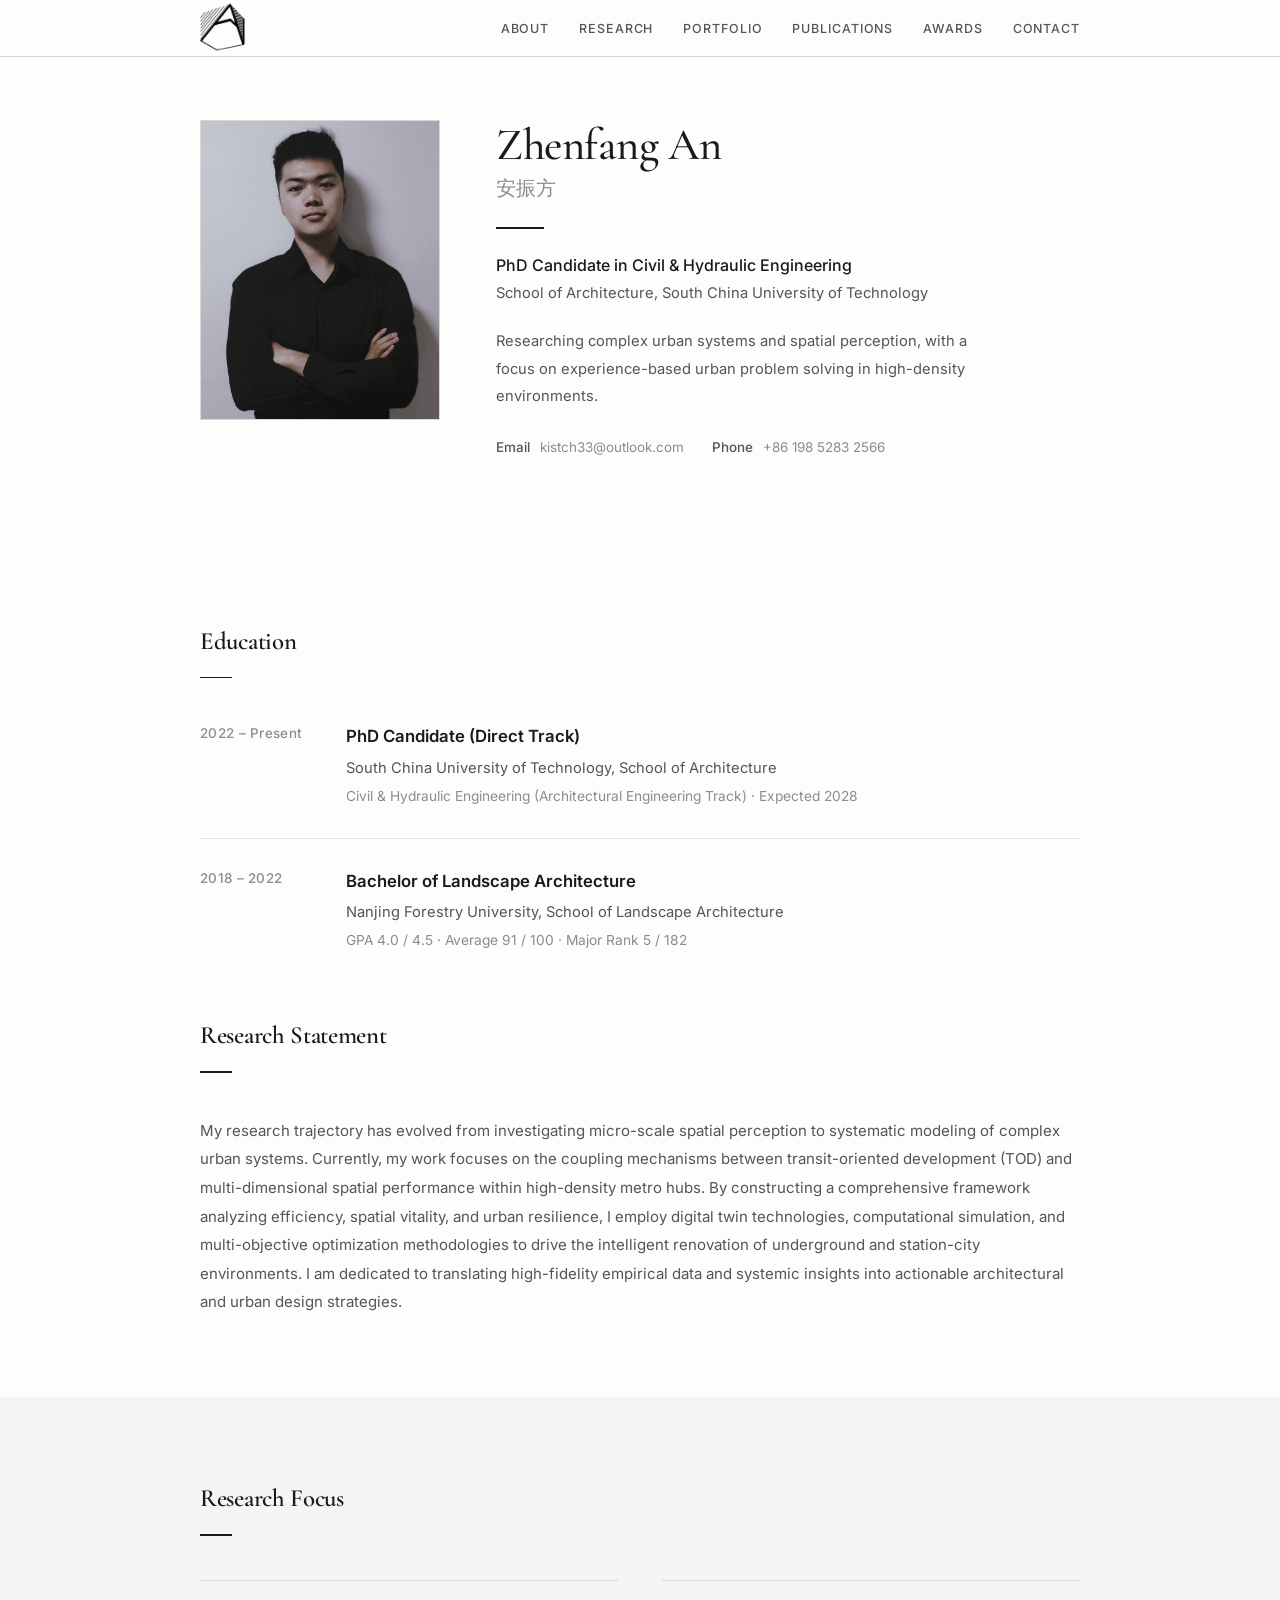
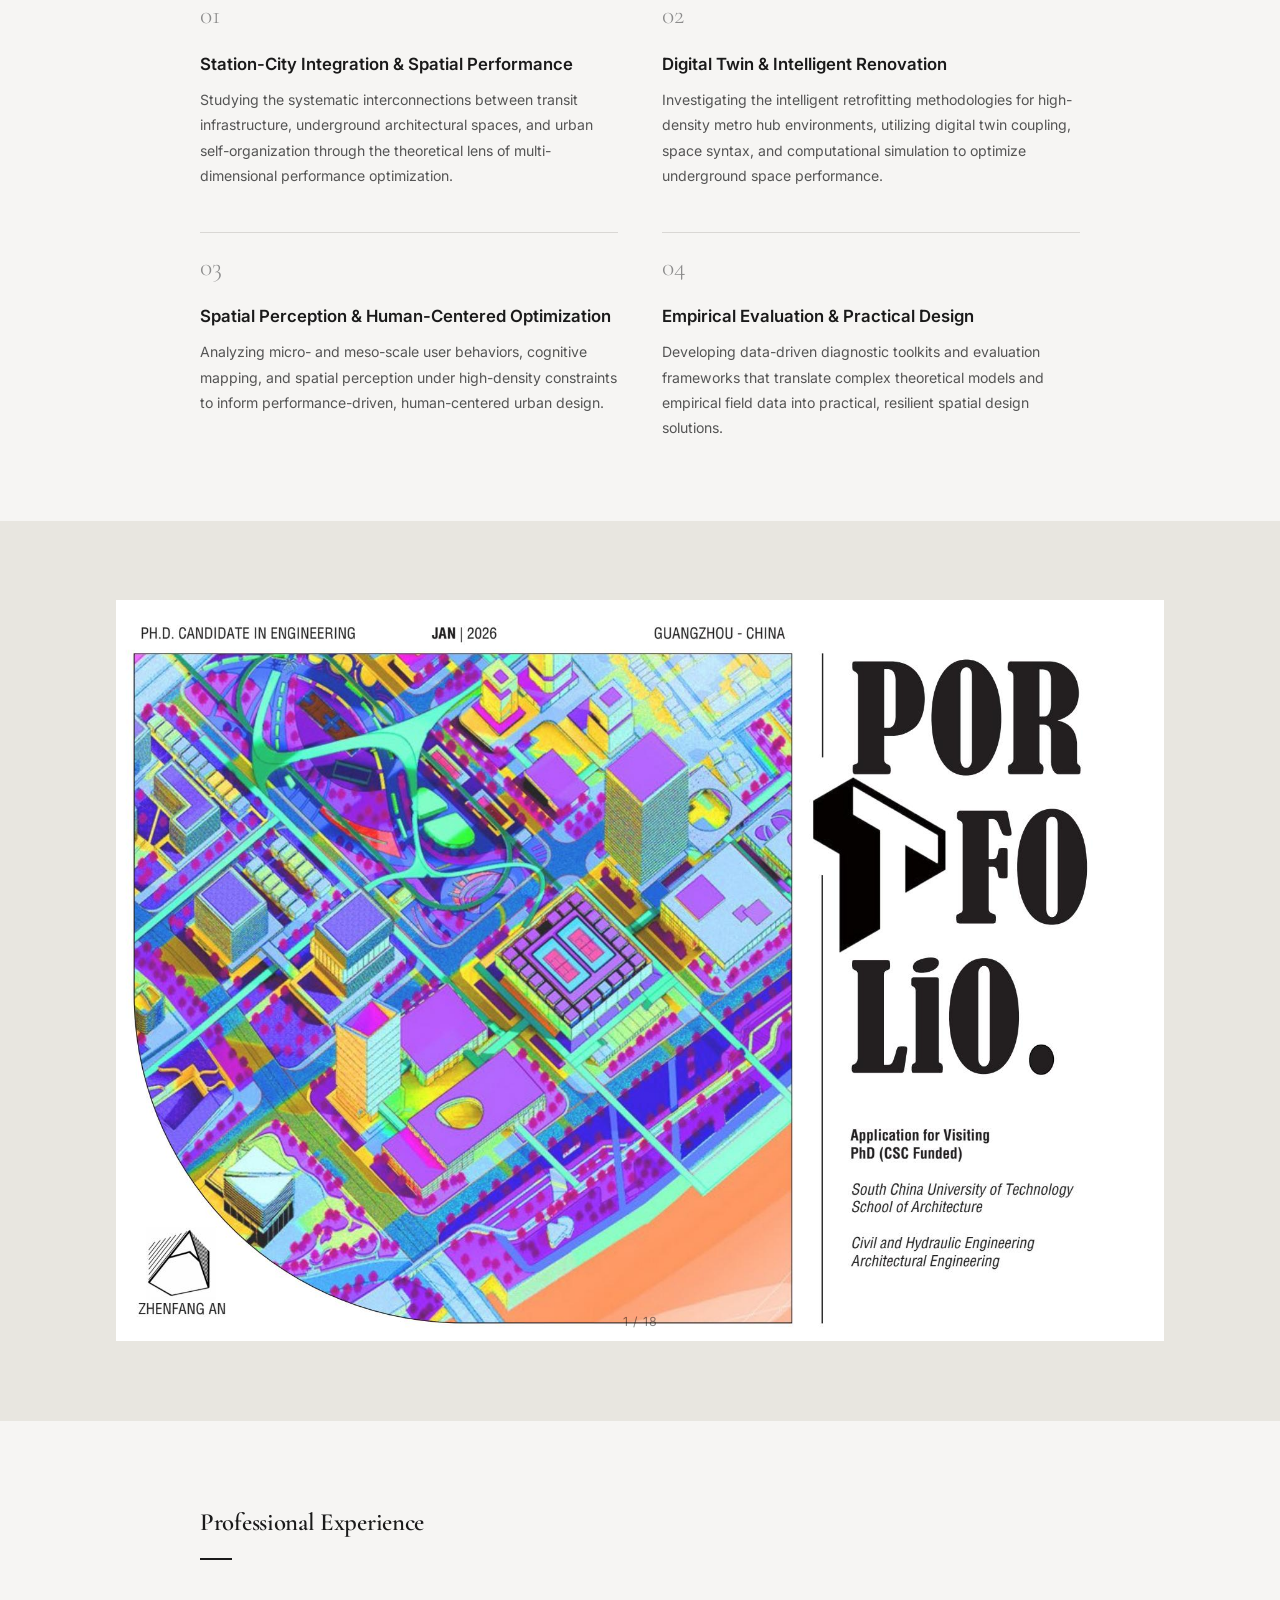
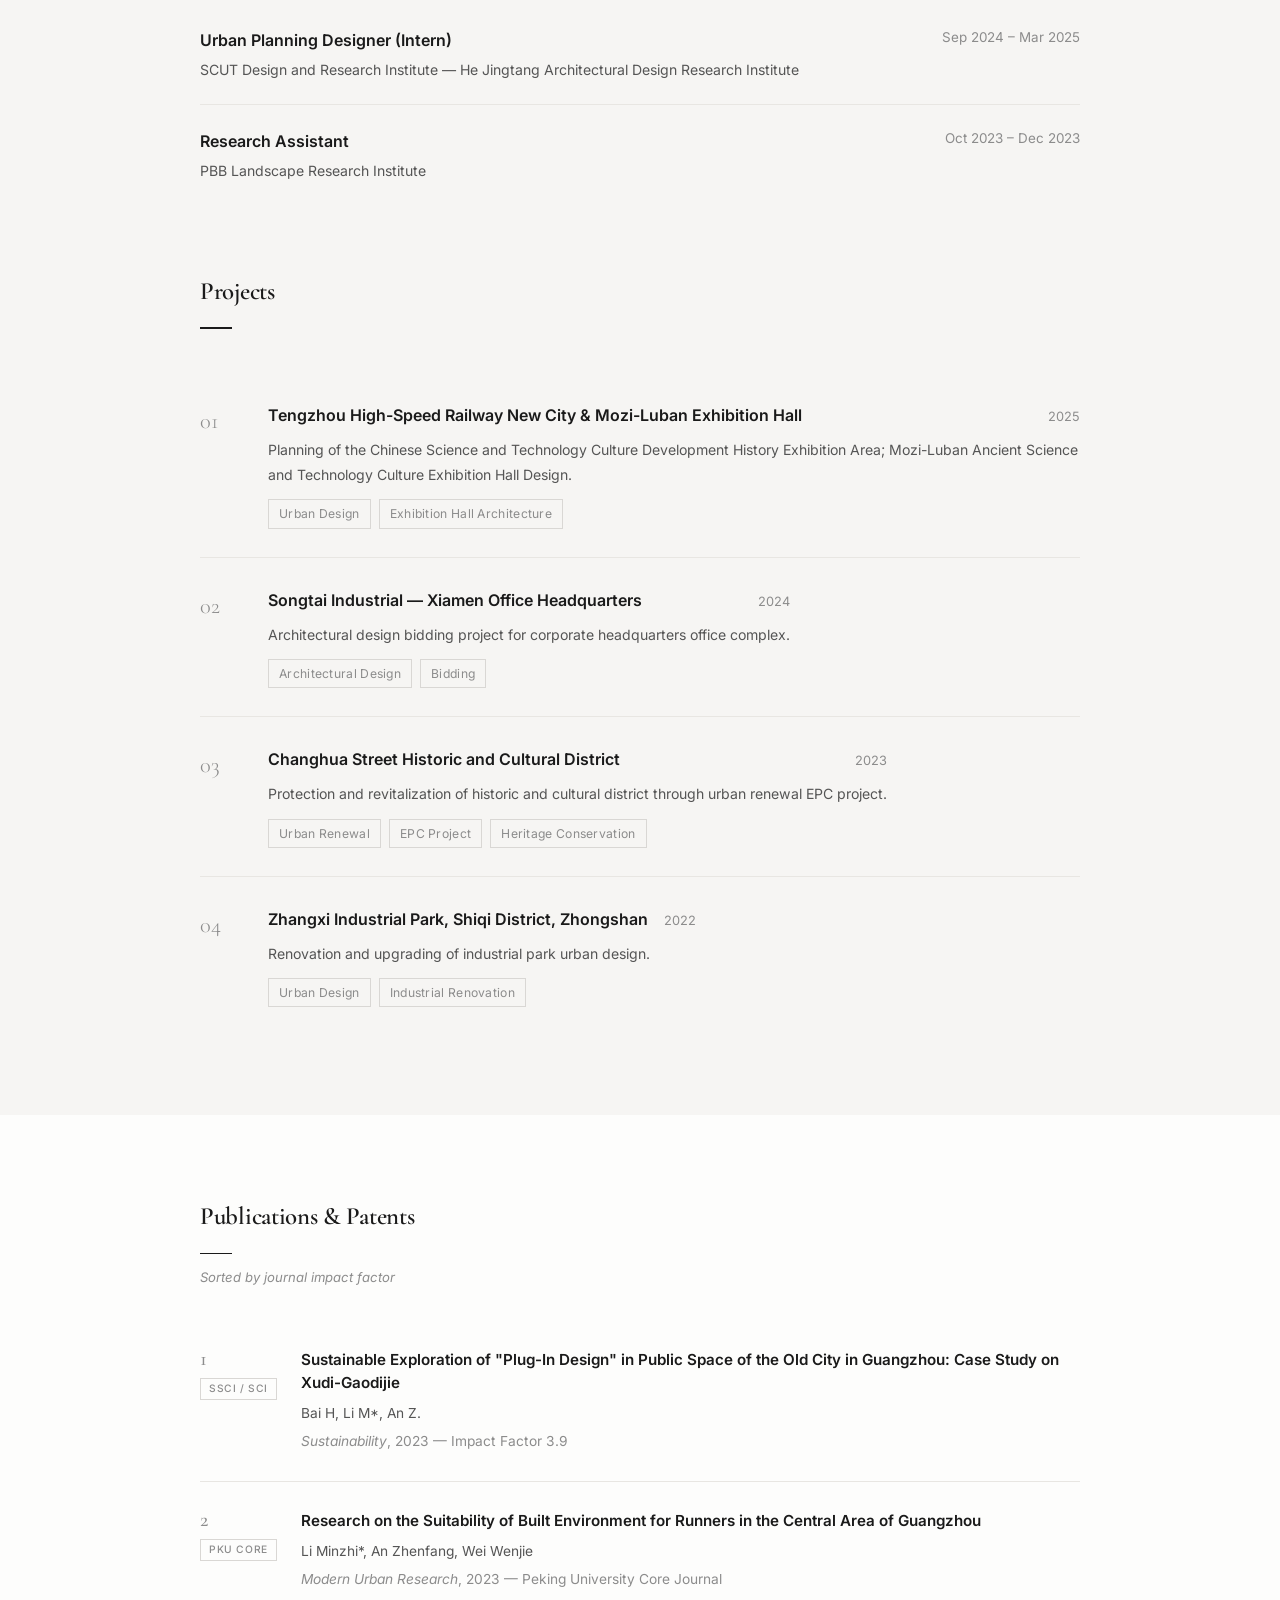
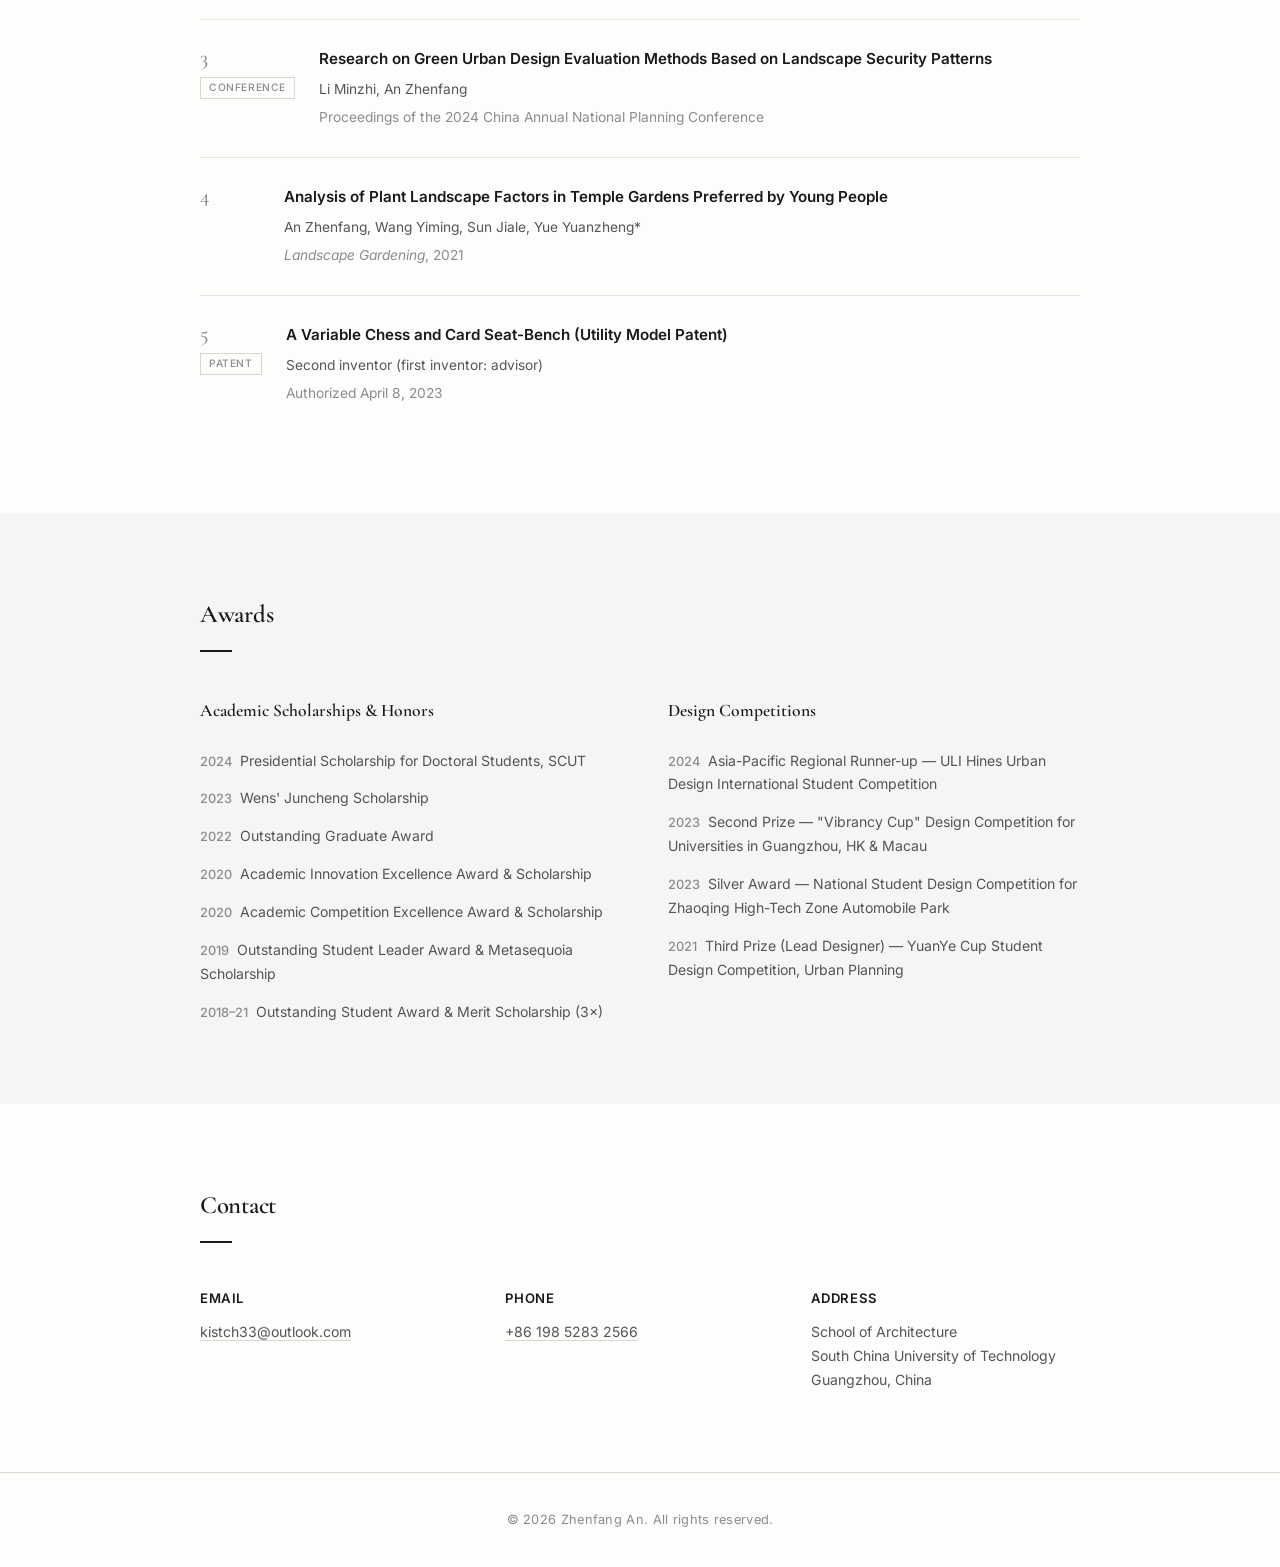
==== index.html @ 837343af "Initial commit: personal academic website - Responsive single-page academic portfolio - Portfolio sl" ====
<!DOCTYPE html>
<html lang="en">
<head>
  <meta charset="UTF-8">
  <meta name="viewport" content="width=device-width, initial-scale=1.0">
  <title>Zhenfang An | PhD Candidate — SCUT</title>
  <link rel="stylesheet" href="style.css">
  <link rel="preconnect" href="https://fonts.googleapis.com">
  <link rel="preconnect" href="https://fonts.gstatic.com" crossorigin>
  <link href="https://fonts.googleapis.com/css2?family=Cormorant+Garamond:ital,wght@0,400;0,500;0,600;1,400;1,500&family=Inter:wght@300;400;500;600&display=swap" rel="stylesheet">
</head>
<body>

  <nav id="navbar">
    <div class="nav-container">
      <a href="#hero" class="nav-logo">
        <img src="logo.png" alt="ZA Logo" class="logo-img">
      </a>
      <button id="nav-toggle" aria-label="Toggle navigation">
        <span></span><span></span><span></span>
      </button>
      <ul id="nav-menu">
        <li><a href="#about">About</a></li>
        <li><a href="#research">Research</a></li>
        <li><a href="#portfolio">Portfolio</a></li>
        <li><a href="#publications">Publications</a></li>
        <li><a href="#awards">Awards</a></li>
        <li><a href="#contact">Contact</a></li>
      </ul>
    </div>
  </nav>

  <section id="hero">
    <div class="hero-container">
      <div class="hero-photo">
        <img src="photo.jpg" alt="Zhenfang An">
      </div>
      <div class="hero-text">
        <h1>Zhenfang An</h1>
        <p class="hero-chinese">安振方</p>
        <div class="hero-divider"></div>
        <p class="hero-title">PhD Candidate in Civil &amp; Hydraulic Engineering</p>
        <p class="hero-subtitle">School of Architecture, South China University of Technology</p>
        <p class="hero-description">
          Researching complex urban systems and spatial perception, with a focus on experience-based urban problem solving in high-density environments.
        </p>
        <div class="hero-meta">
          <span><strong>Email</strong> kistch33@outlook.com</span>
          <span><strong>Phone</strong> +86 198 5283 2566</span>
        </div>
      </div>
    </div>
  </section>

  <main>
    <section id="about">
      <div class="container">
        <h2 class="section-title">Education</h2>
        <div class="divider"></div>
        <div class="education-grid">
          <div class="edu-item">
            <div class="edu-year">2022 – Present</div>
            <div class="edu-details">
              <h3>PhD Candidate (Direct Track)</h3>
              <p>South China University of Technology, School of Architecture</p>
              <p class="edu-note">Civil &amp; Hydraulic Engineering (Architectural Engineering Track) &middot; Expected 2028</p>
            </div>
          </div>
          <div class="edu-item">
            <div class="edu-year">2018 – 2022</div>
            <div class="edu-details">
              <h3>Bachelor of Landscape Architecture</h3>
              <p>Nanjing Forestry University, School of Landscape Architecture</p>
              <p class="edu-note">GPA 4.0 / 4.5 &middot; Average 91 / 100 &middot; Major Rank 5 / 182</p>
            </div>
          </div>
        </div>

        <h2 class="section-title">Research Statement</h2>
        <div class="divider"></div>
        <div class="research-statement">
          <p>My research trajectory has evolved from investigating micro-scale spatial perception to systematic modeling of complex urban systems. Currently, my work focuses on the coupling mechanisms between transit-oriented development (TOD) and multi-dimensional spatial performance within high-density metro hubs. By constructing a comprehensive framework analyzing efficiency, spatial vitality, and urban resilience, I employ digital twin technologies, computational simulation, and multi-objective optimization methodologies to drive the intelligent renovation of underground and station-city environments. I am dedicated to translating high-fidelity empirical data and systemic insights into actionable architectural and urban design strategies.</p>
        </div>
      </div>
    </section>

    <section id="research">
      <div class="container">
        <h2 class="section-title">Research Focus</h2>
        <div class="divider"></div>
        <div class="focus-grid">
          <div class="focus-item">
            <span class="focus-num">01</span>
            <h3>Station-City Integration &amp; Spatial Performance</h3>
            <p>Studying the systematic interconnections between transit infrastructure, underground architectural spaces, and urban self-organization through the theoretical lens of multi-dimensional performance optimization.</p>
          </div>
          <div class="focus-item">
            <span class="focus-num">02</span>
            <h3>Digital Twin &amp; Intelligent Renovation</h3>
            <p>Investigating the intelligent retrofitting methodologies for high-density metro hub environments, utilizing digital twin coupling, space syntax, and computational simulation to optimize underground space performance.</p>
          </div>
          <div class="focus-item">
            <span class="focus-num">03</span>
            <h3>Spatial Perception &amp; Human-Centered Optimization</h3>
            <p>Analyzing micro- and meso-scale user behaviors, cognitive mapping, and spatial perception under high-density constraints to inform performance-driven, human-centered urban design.</p>
          </div>
          <div class="focus-item">
            <span class="focus-num">04</span>
            <h3>Empirical Evaluation &amp; Practical Design</h3>
            <p>Developing data-driven diagnostic toolkits and evaluation frameworks that translate complex theoretical models and empirical field data into practical, resilient spatial design solutions.</p>
          </div>
        </div>
      </div>
    </section>

    <section id="portfolio">
      <div class="folio-viewport" id="folio-viewport">
        <div class="folio-track" id="folio-track"></div>
        <button class="folio-nav folio-nav-prev" id="folio-prev" aria-label="Previous">
          <svg width="28" height="28" viewBox="0 0 24 24" fill="none" stroke="currentColor" stroke-width="1.2"><path d="M15 5l-7 7 7 7"/></svg>
        </button>
        <button class="folio-nav folio-nav-next" id="folio-next" aria-label="Next">
          <svg width="28" height="28" viewBox="0 0 24 24" fill="none" stroke="currentColor" stroke-width="1.2"><path d="M9 5l7 7-7 7"/></svg>
        </button>
        <span class="folio-counter" id="folio-counter"></span>
      </div>
    </section>

    <section id="experience">
      <div class="container">
        <h2 class="section-title">Professional Experience</h2>
        <div class="divider"></div>
        <div class="exp-list">
          <div class="exp-item">
            <div class="exp-info">
              <h3>Urban Planning Designer (Intern)</h3>
              <p>SCUT Design and Research Institute — He Jingtang Architectural Design Research Institute</p>
            </div>
            <div class="exp-date">Sep 2024 – Mar 2025</div>
          </div>
          <div class="exp-item">
            <div class="exp-info">
              <h3>Research Assistant</h3>
              <p>PBB Landscape Research Institute</p>
            </div>
            <div class="exp-date">Oct 2023 – Dec 2023</div>
          </div>
        </div>

        <h2 class="section-title">Projects</h2>
        <div class="divider"></div>
        <div class="project-list">
          <div class="project-item">
            <span class="project-num">01</span>
            <div class="project-body">
              <div class="project-header">
                <h3>Tengzhou High-Speed Railway New City &amp; Mozi-Luban Exhibition Hall</h3>
                <span class="project-date">2025</span>
              </div>
              <p>Planning of the Chinese Science and Technology Culture Development History Exhibition Area; Mozi-Luban Ancient Science and Technology Culture Exhibition Hall Design.</p>
              <div class="project-tags">
                <span>Urban Design</span><span>Exhibition Hall Architecture</span>
              </div>
            </div>
          </div>
          <div class="project-item">
            <span class="project-num">02</span>
            <div class="project-body">
              <div class="project-header">
                <h3>Songtai Industrial — Xiamen Office Headquarters</h3>
                <span class="project-date">2024</span>
              </div>
              <p>Architectural design bidding project for corporate headquarters office complex.</p>
              <div class="project-tags">
                <span>Architectural Design</span><span>Bidding</span>
              </div>
            </div>
          </div>
          <div class="project-item">
            <span class="project-num">03</span>
            <div class="project-body">
              <div class="project-header">
                <h3>Changhua Street Historic and Cultural District</h3>
                <span class="project-date">2023</span>
              </div>
              <p>Protection and revitalization of historic and cultural district through urban renewal EPC project.</p>
              <div class="project-tags">
                <span>Urban Renewal</span><span>EPC Project</span><span>Heritage Conservation</span>
              </div>
            </div>
          </div>
          <div class="project-item">
            <span class="project-num">04</span>
            <div class="project-body">
              <div class="project-header">
                <h3>Zhangxi Industrial Park, Shiqi District, Zhongshan</h3>
                <span class="project-date">2022</span>
              </div>
              <p>Renovation and upgrading of industrial park urban design.</p>
              <div class="project-tags">
                <span>Urban Design</span><span>Industrial Renovation</span>
              </div>
            </div>
          </div>
        </div>
      </div>
    </section>

    <section id="publications">
      <div class="container">
        <h2 class="section-title">Publications &amp; Patents</h2>
        <div class="divider"></div>
        <p class="section-note">Sorted by journal impact factor</p>
        <div class="pub-list">
          <!-- #1: Sustainability — highest IF (SSCI/SCI) -->
          <div class="pub-item">
            <div class="pub-meta">
              <span class="pub-number">1</span>
              <span class="pub-badge">SSCI / SCI</span>
            </div>
            <div class="pub-body">
              <p class="pub-title">Sustainable Exploration of "Plug-In Design" in Public Space of the Old City in Guangzhou: Case Study on Xudi-Gaodijie</p>
              <p class="pub-authors">Bai H, Li M*, An Z.</p>
              <p class="pub-journal"><em>Sustainability</em>, 2023 — Impact Factor 3.9</p>
            </div>
          </div>
          <!-- #2: Modern Urban Research — Peking University Core -->
          <div class="pub-item">
            <div class="pub-meta">
              <span class="pub-number">2</span>
              <span class="pub-badge">PKU Core</span>
            </div>
            <div class="pub-body">
              <p class="pub-title">Research on the Suitability of Built Environment for Runners in the Central Area of Guangzhou</p>
              <p class="pub-authors">Li Minzhi*, An Zhenfang, Wei Wenjie</p>
              <p class="pub-journal"><em>Modern Urban Research</em>, 2023 — Peking University Core Journal</p>
            </div>
          </div>
          <!-- #3: Conference -->
          <div class="pub-item">
            <div class="pub-meta">
              <span class="pub-number">3</span>
              <span class="pub-badge">Conference</span>
            </div>
            <div class="pub-body">
              <p class="pub-title">Research on Green Urban Design Evaluation Methods Based on Landscape Security Patterns</p>
              <p class="pub-authors">Li Minzhi, An Zhenfang</p>
              <p class="pub-journal">Proceedings of the 2024 China Annual National Planning Conference</p>
            </div>
          </div>
          <!-- #4: Landscape Gardening -->
          <div class="pub-item">
            <div class="pub-meta">
              <span class="pub-number">4</span>
            </div>
            <div class="pub-body">
              <p class="pub-title">Analysis of Plant Landscape Factors in Temple Gardens Preferred by Young People</p>
              <p class="pub-authors">An Zhenfang, Wang Yiming, Sun Jiale, Yue Yuanzheng*</p>
              <p class="pub-journal"><em>Landscape Gardening</em>, 2021</p>
            </div>
          </div>
          <!-- #5: Patent -->
          <div class="pub-item">
            <div class="pub-meta">
              <span class="pub-number">5</span>
              <span class="pub-badge">Patent</span>
            </div>
            <div class="pub-body">
              <p class="pub-title">A Variable Chess and Card Seat-Bench (Utility Model Patent)</p>
              <p class="pub-authors">Second inventor (first inventor: advisor)</p>
              <p class="pub-journal">Authorized April 8, 2023</p>
            </div>
          </div>
        </div>
      </div>
    </section>

    <section id="awards">
      <div class="container">
        <h2 class="section-title">Awards</h2>
        <div class="divider"></div>
        <div class="awards-container">
          <div class="awards-col">
            <h3>Academic Scholarships &amp; Honors</h3>
            <ul>
              <li><span class="award-date">2024</span>Presidential Scholarship for Doctoral Students, SCUT</li>
              <li><span class="award-date">2023</span>Wens' Juncheng Scholarship</li>
              <li><span class="award-date">2022</span>Outstanding Graduate Award</li>
              <li><span class="award-date">2020</span>Academic Innovation Excellence Award &amp; Scholarship</li>
              <li><span class="award-date">2020</span>Academic Competition Excellence Award &amp; Scholarship</li>
              <li><span class="award-date">2019</span>Outstanding Student Leader Award &amp; Metasequoia Scholarship</li>
              <li><span class="award-date">2018–21</span>Outstanding Student Award &amp; Merit Scholarship (3&times;)</li>
            </ul>
          </div>
          <div class="awards-col">
            <h3>Design Competitions</h3>
            <ul>
              <li><span class="award-date">2024</span>Asia-Pacific Regional Runner-up — ULI Hines Urban Design International Student Competition</li>
              <li><span class="award-date">2023</span>Second Prize — "Vibrancy Cup" Design Competition for Universities in Guangzhou, HK &amp; Macau</li>
              <li><span class="award-date">2023</span>Silver Award — National Student Design Competition for Zhaoqing High-Tech Zone Automobile Park</li>
              <li><span class="award-date">2021</span>Third Prize (Lead Designer) — YuanYe Cup Student Design Competition, Urban Planning</li>
            </ul>
          </div>
        </div>
      </div>
    </section>

    <section id="contact">
      <div class="container">
        <h2 class="section-title">Contact</h2>
        <div class="divider"></div>
        <div class="contact-info">
          <div class="contact-item">
            <strong>Email</strong>
            <a href="mailto:kistch33@outlook.com">kistch33@outlook.com</a>
          </div>
          <div class="contact-item">
            <strong>Phone</strong>
            <a href="tel:+8619852832566">+86 198 5283 2566</a>
          </div>
          <div class="contact-item">
            <strong>Address</strong>
            <p>School of Architecture<br>South China University of Technology<br>Guangzhou, China</p>
          </div>
        </div>
      </div>
    </section>
  </main>

  <footer>
    <div class="container">
      <p>&copy; 2026 Zhenfang An. All rights reserved.</p>
    </div>
  </footer>

  <script src="script.js"></script>
</body>
</html>
---- style.css ----
:root {
  --white: #fdfdfc;
  --bg: #f6f5f3;
  --bg-alt: #efedea;
  --text: #1a1a1a;
  --text-secondary: #555555;
  --text-muted: #8c8c8c;
  --border: #d9d7d4;
  --border-light: #e8e6e2;
  --serif: 'Cormorant Garamond', Georgia, 'Times New Roman', 'Noto Serif SC', serif;
  --sans: 'Inter', -apple-system, BlinkMacSystemFont, 'Helvetica Neue', 'PingFang SC', sans-serif;
  --page: #faf9f7;
  --shadow: rgba(0,0,0,0.06);
}

*, *::before, *::after { margin: 0; padding: 0; box-sizing: border-box; }

html { scroll-behavior: smooth; scroll-padding-top: 64px; }

body {
  font-family: var(--sans);
  background: var(--white);
  color: var(--text);
  line-height: 1.75;
  font-size: 15px;
  -webkit-font-smoothing: antialiased;
}

.container { max-width: 960px; margin: 0 auto; padding: 0 40px; }

/* ── Navigation ── */
nav {
  position: fixed; top: 0; left: 0; right: 0; z-index: 1000;
  background: rgba(253, 253, 252, 0.92);
  backdrop-filter: blur(12px);
  -webkit-backdrop-filter: blur(12px);
  border-bottom: 1px solid var(--border);
}
.nav-container {
  max-width: 960px; margin: 0 auto; padding: 0 40px;
  display: flex; align-items: center; justify-content: space-between; height: 56px;
}
.nav-logo { display: flex; align-items: center; text-decoration: none; flex-shrink: 0; }
.logo-img { height: 50px; width: auto; object-fit: contain; display: block; filter: invert(1); }

#nav-menu { display: flex; gap: 30px; list-style: none; }
#nav-menu a {
  color: var(--text-secondary); text-decoration: none;
  font-size: 0.78rem; font-weight: 500; letter-spacing: 0.9px; text-transform: uppercase;
  transition: color 0.25s;
}
#nav-menu a:hover, #nav-menu a.active { color: var(--text); }

#nav-toggle {
  display: none; flex-direction: column; gap: 5px;
  background: none; border: none; cursor: pointer; padding: 8px;
}
#nav-toggle span { display: block; width: 22px; height: 1.5px; background: var(--text); transition: 0.25s; }

/* ── Hero ── */
#hero { padding: 120px 40px 80px; max-width: 960px; margin: 0 auto; }
.hero-container { display: grid; grid-template-columns: 240px 1fr; gap: 56px; align-items: start; }
.hero-photo { width: 240px; height: 300px; overflow: hidden; position: relative; }
.hero-photo img { width: 100%; height: 100%; object-fit: cover; display: block; filter: grayscale(15%); }
.hero-photo::after { content: ''; position: absolute; inset: 0; border: 1px solid var(--border); pointer-events: none; }

.hero-text h1 {
  font-family: var(--serif); font-size: 2.8rem; font-weight: 500;
  line-height: 1.12; letter-spacing: -0.5px; margin-bottom: 2px;
}
.hero-chinese { font-family: var(--serif); font-size: 1.25rem; color: var(--text-muted); margin-bottom: 20px; }
.hero-divider { width: 48px; height: 1.5px; background: var(--text); margin-bottom: 22px; }
.hero-title { font-size: 1rem; font-weight: 500; color: var(--text); margin-bottom: 2px; }
.hero-subtitle { font-size: 0.92rem; color: var(--text-secondary); margin-bottom: 22px; }
.hero-description { font-size: 0.92rem; color: var(--text-secondary); max-width: 500px; margin-bottom: 26px; line-height: 1.85; }
.hero-meta { display: flex; gap: 28px; font-size: 0.84rem; color: var(--text-muted); }
.hero-meta strong { color: var(--text-secondary); font-weight: 500; margin-right: 6px; }

/* ── Sections ── */
main section { padding: 80px 0; }
main section:nth-child(even) { background: var(--bg); }
main section:nth-child(odd) { background: var(--white); }

.section-title { font-family: var(--serif); font-size: 1.55rem; font-weight: 600; margin-bottom: 14px; letter-spacing: -0.3px; }
.divider { width: 32px; height: 1.5px; background: var(--text); margin-bottom: 44px; }
.section-note { font-size: 0.82rem; color: var(--text-muted); font-style: italic; margin: -32px 0 32px; }

/* ── Education ── */
.education-grid { display: flex; flex-direction: column; gap: 28px; margin-bottom: 60px; }
.edu-item { display: flex; gap: 36px; padding-bottom: 28px; border-bottom: 1px solid var(--border-light); }
.edu-item:last-child { border-bottom: none; padding-bottom: 0; }
.edu-year { font-size: 0.84rem; font-weight: 500; color: var(--text-muted); min-width: 110px; letter-spacing: 0.3px; }
.edu-details h3 { font-size: 1.05rem; font-weight: 600; margin-bottom: 4px; }
.edu-details > p { color: var(--text-secondary); font-size: 0.92rem; margin-bottom: 2px; }
.edu-note { color: var(--text-muted) !important; font-size: 0.86rem !important; }

/* ── Research Statement ── */
.research-statement p { font-size: 0.94rem; color: var(--text-secondary); margin-bottom: 18px; line-height: 1.9; }
.research-statement p:last-child { margin-bottom: 0; }

/* ── Research Focus ── */
.focus-grid { display: grid; grid-template-columns: 1fr 1fr; gap: 44px; }
.focus-item { padding-top: 12px; border-top: 1px solid var(--border); }
.focus-num { display: block; font-family: var(--serif); font-size: 1.6rem; font-weight: 300; color: var(--text-muted); margin-bottom: 12px; }
.focus-item h3 { font-size: 1.05rem; font-weight: 600; margin-bottom: 8px; }
.focus-item p { font-size: 0.88rem; color: var(--text-secondary); line-height: 1.8; }

/* ── Portfolio Slider ── */
#portfolio {
  background: #e8e6e0;
  padding: 0;
  min-height: 100vh;
  display: flex; align-items: center; justify-content: center;
}

.folio-viewport {
  position: relative;
  width: 100%;
  height: 85vh;
  overflow: hidden;
  background: #e8e6e0;
}

.folio-track {
  display: flex;
  height: 100%;
  transition: transform 0.55s cubic-bezier(0.4, 0, 0.2, 1);
  will-change: transform;
}

.folio-page-wrap {
  min-width: 100%;
  height: 100%;
  display: flex; align-items: center; justify-content: center;
  padding: 12px;
}

.folio-page-wrap img {
  width: 100%;
  height: 100%;
  object-fit: contain;
  display: block;
}

/* ── Nav arrows ── */
.folio-nav {
  position: absolute; top: 50%; transform: translateY(-50%);
  width: 44px; height: 44px;
  border: none; border-radius: 50%;
  background: rgba(255,255,255,0.72);
  backdrop-filter: blur(6px);
  -webkit-backdrop-filter: blur(6px);
  cursor: pointer; color: #444;
  display: flex; align-items: center; justify-content: center;
  transition: background 0.25s, color 0.25s, opacity 0.35s;
  z-index: 2;
  opacity: 0;
}
.folio-viewport:hover .folio-nav { opacity: 1; }
.folio-nav:hover { background: rgba(255,255,255,0.92); color: #111; }
.folio-nav:active { transform: translateY(-50%) scale(0.94); }

.folio-nav-prev { left: 16px; }
.folio-nav-next { right: 16px; }

.folio-nav[disabled] {
  opacity: 0 !important;
  pointer-events: none;
}

/* ── Counter ── */
.folio-counter {
  position: absolute; bottom: 20px; left: 50%; transform: translateX(-50%);
  font-family: var(--sans); font-size: 0.78rem;
  color: rgba(0,0,0,0.45); letter-spacing: 0.6px;
  user-select: none; pointer-events: none;
  z-index: 2;
}

/* ── Responsive ── */
@media (max-width: 768px) {
  .folio-viewport { height: 70vh; }
  .folio-nav { width: 36px; height: 36px; opacity: 0.7; }
  .folio-page-wrap { padding: 6px; }
}

/* ── Experience ── */
.exp-list { display: flex; flex-direction: column; margin-bottom: 64px; }
.exp-item {
  display: flex; justify-content: space-between; align-items: flex-start;
  padding: 22px 0; border-bottom: 1px solid var(--border-light);
}
.exp-item:last-child { border-bottom: none; }
.exp-info h3 { font-size: 1rem; font-weight: 600; margin-bottom: 4px; }
.exp-info p { color: var(--text-secondary); font-size: 0.88rem; }
.exp-date { font-size: 0.84rem; color: var(--text-muted); white-space: nowrap; margin-left: 24px; }

/* ── Projects (additional) ── */
.project-list { display: flex; flex-direction: column; }
.project-item { display: flex; gap: 32px; padding: 28px 0; border-bottom: 1px solid var(--border-light); }
.project-item:last-child { border-bottom: none; }
.project-num { font-family: var(--serif); font-size: 1.4rem; font-weight: 300; color: var(--text-muted); min-width: 36px; }
.project-header { display: flex; justify-content: space-between; align-items: baseline; gap: 16px; margin-bottom: 8px; }
.project-header h3 { font-size: 1rem; font-weight: 600; }
.project-date { font-size: 0.8rem; color: var(--text-muted); white-space: nowrap; }
.project-body p { font-size: 0.88rem; color: var(--text-secondary); margin-bottom: 12px; line-height: 1.8; }
.project-tags { display: flex; flex-wrap: wrap; gap: 8px; }
.project-tags span { font-size: 0.76rem; color: var(--text-muted); border: 1px solid var(--border); padding: 3px 10px; letter-spacing: 0.3px; }

/* ── Publications ── */
.pub-list { display: flex; flex-direction: column; }
.pub-item { display: flex; gap: 24px; padding: 28px 0; border-bottom: 1px solid var(--border-light); }
.pub-item:last-child { border-bottom: none; }
.pub-meta { display: flex; flex-direction: column; align-items: flex-start; gap: 8px; min-width: 60px; }
.pub-number { font-family: var(--serif); font-size: 1.3rem; font-weight: 500; color: var(--text-muted); line-height: 1; }
.pub-badge {
  font-size: 0.64rem; font-weight: 500; letter-spacing: 0.6px; text-transform: uppercase;
  color: var(--text-muted); border: 1px solid var(--border); padding: 1px 8px;
  white-space: nowrap;
}
.pub-body { flex: 1; }
.pub-title { font-size: 0.95rem; font-weight: 600; margin-bottom: 6px; line-height: 1.5; }
.pub-authors { font-size: 0.86rem; color: var(--text-secondary); margin-bottom: 4px; }
.pub-journal { font-size: 0.86rem; color: var(--text-muted); }

/* ── Awards ── */
.awards-container { display: grid; grid-template-columns: 1fr 1fr; gap: 56px; }
.awards-col h3 { font-family: var(--serif); font-size: 1.1rem; font-weight: 600; margin-bottom: 22px; }
.awards-col ul { list-style: none; display: flex; flex-direction: column; gap: 14px; }
.awards-col li { font-size: 0.88rem; color: var(--text-secondary); line-height: 1.7; }
.award-date { display: inline; font-size: 0.8rem; color: var(--text-muted); margin-right: 8px; font-weight: 500; }

/* ── Contact ── */
.contact-info { display: grid; grid-template-columns: repeat(3, 1fr); gap: 36px; }
.contact-item { font-size: 0.88rem; }
.contact-item strong { display: block; font-weight: 600; margin-bottom: 10px; font-size: 0.82rem; letter-spacing: 0.6px; text-transform: uppercase; }
.contact-item a { color: var(--text-secondary); text-decoration: none; border-bottom: 1px solid var(--border); transition: border-color 0.2s; }
.contact-item a:hover { border-color: var(--text); }
.contact-item p { color: var(--text-secondary); line-height: 1.7; }

/* ── Footer ── */
footer { padding: 36px 0; border-top: 1px solid var(--border); background: var(--white); text-align: center; }
footer p { color: var(--text-muted); font-size: 0.8rem; letter-spacing: 0.3px; }

/* ── Scroll animations ── */
.fade-in {
  opacity: 0; transform: translateY(18px);
  transition: opacity 0.6s ease, transform 0.6s ease;
}
.fade-in.visible { opacity: 1; transform: translateY(0); }

/* ── Responsive ── */
@media (max-width: 768px) {
  .container { padding: 0 24px; }
  #hero { padding: 100px 24px 56px; }
  .hero-container { grid-template-columns: 1fr; gap: 32px; }
  .hero-photo { width: 160px; height: 210px; }
  .hero-text h1 { font-size: 2rem; }
  .hero-meta { flex-direction: column; gap: 6px; }

  .focus-grid, .awards-container, .contact-info { grid-template-columns: 1fr; gap: 32px; }
  .edu-item, .exp-item, .project-item { flex-direction: column; gap: 4px; }
  .exp-date { margin-left: 0; order: -1; }
  .project-header { flex-direction: column; gap: 4px; }
  .pub-item { flex-direction: column; gap: 8px; }
  .pub-meta { flex-direction: row; align-items: center; min-width: auto; }
  .section-title { font-size: 1.3rem; }

}

@media (max-width: 480px) {
  .nav-container { padding: 0 20px; }
  #nav-menu {
    position: fixed; top: 56px; left: 0; right: 0;
    background: var(--white); flex-direction: column;
    padding: 20px 24px; gap: 16px;
    border-bottom: 1px solid var(--border);
    transform: translateY(-100%); opacity: 0; pointer-events: none;
    transition: 0.25s;
  }
  #nav-menu.open { transform: translateY(0); opacity: 1; pointer-events: all; }
  #nav-toggle { display: flex; }

}
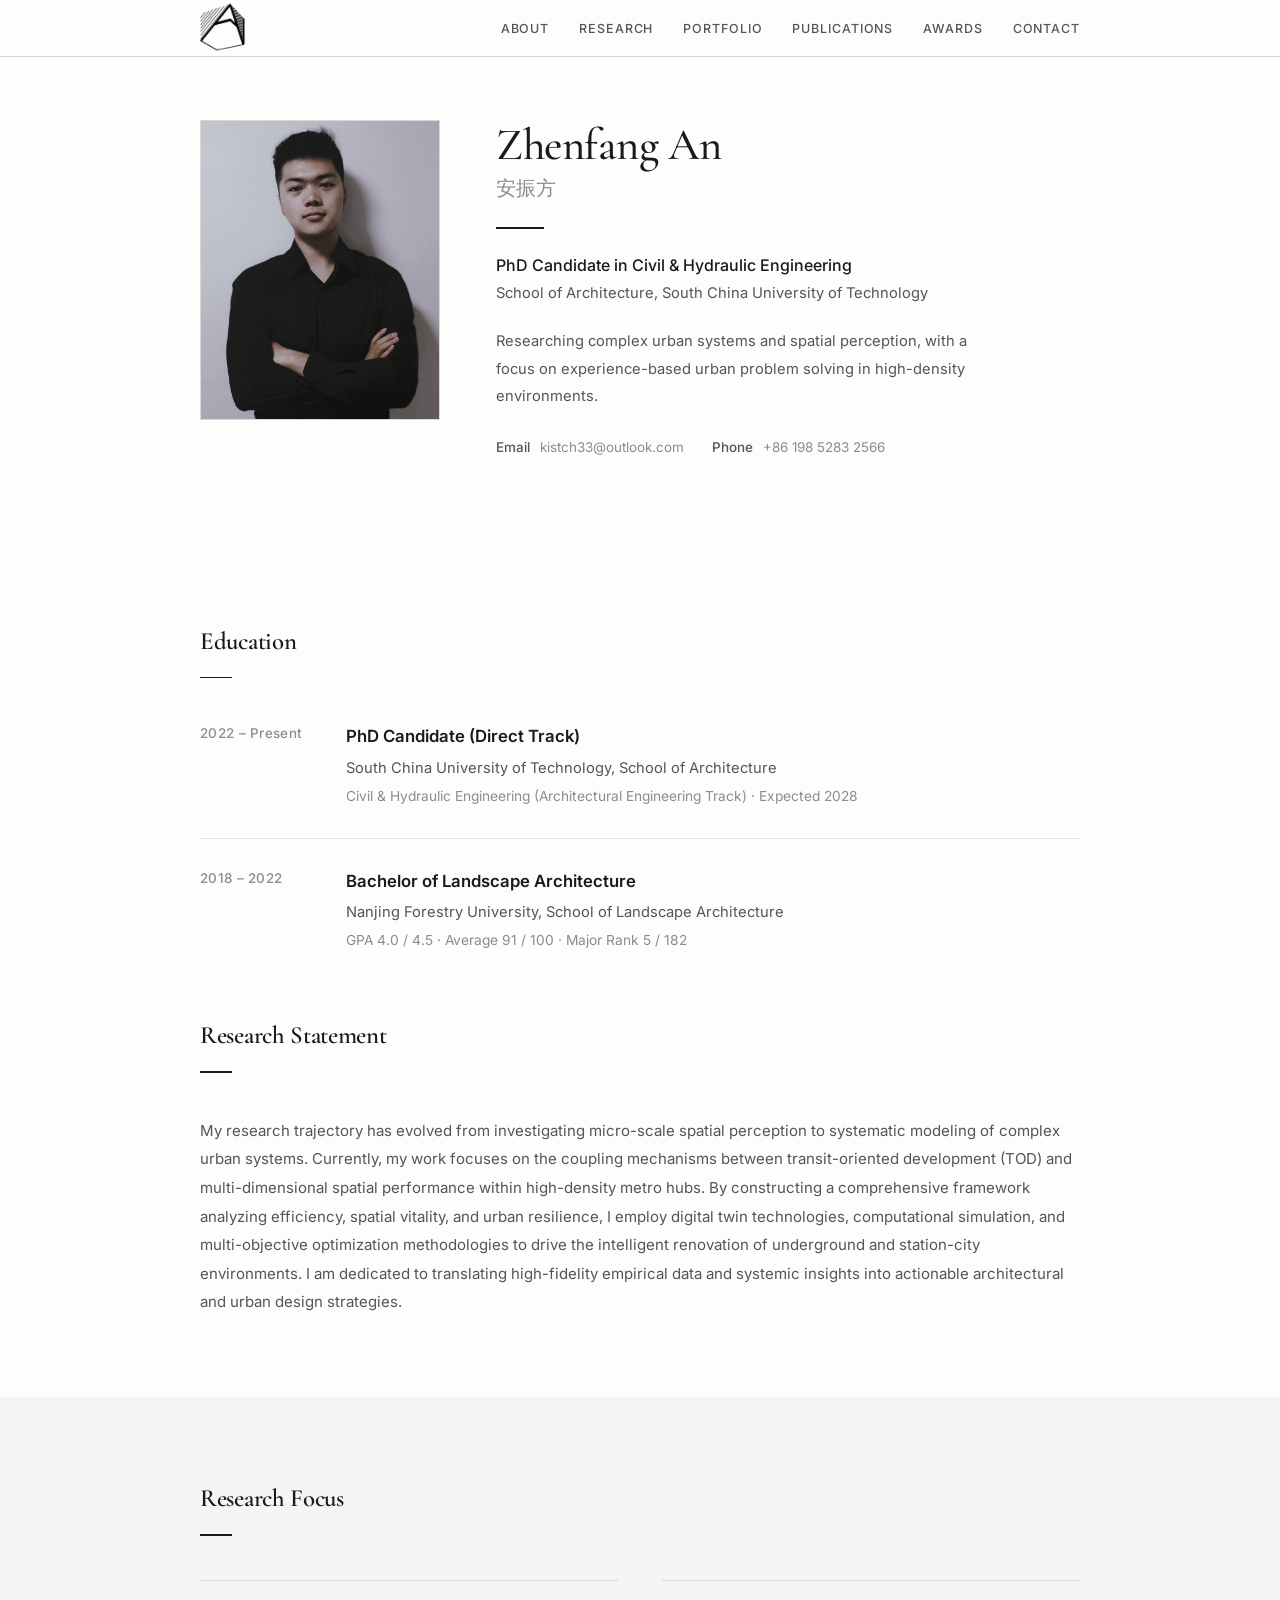
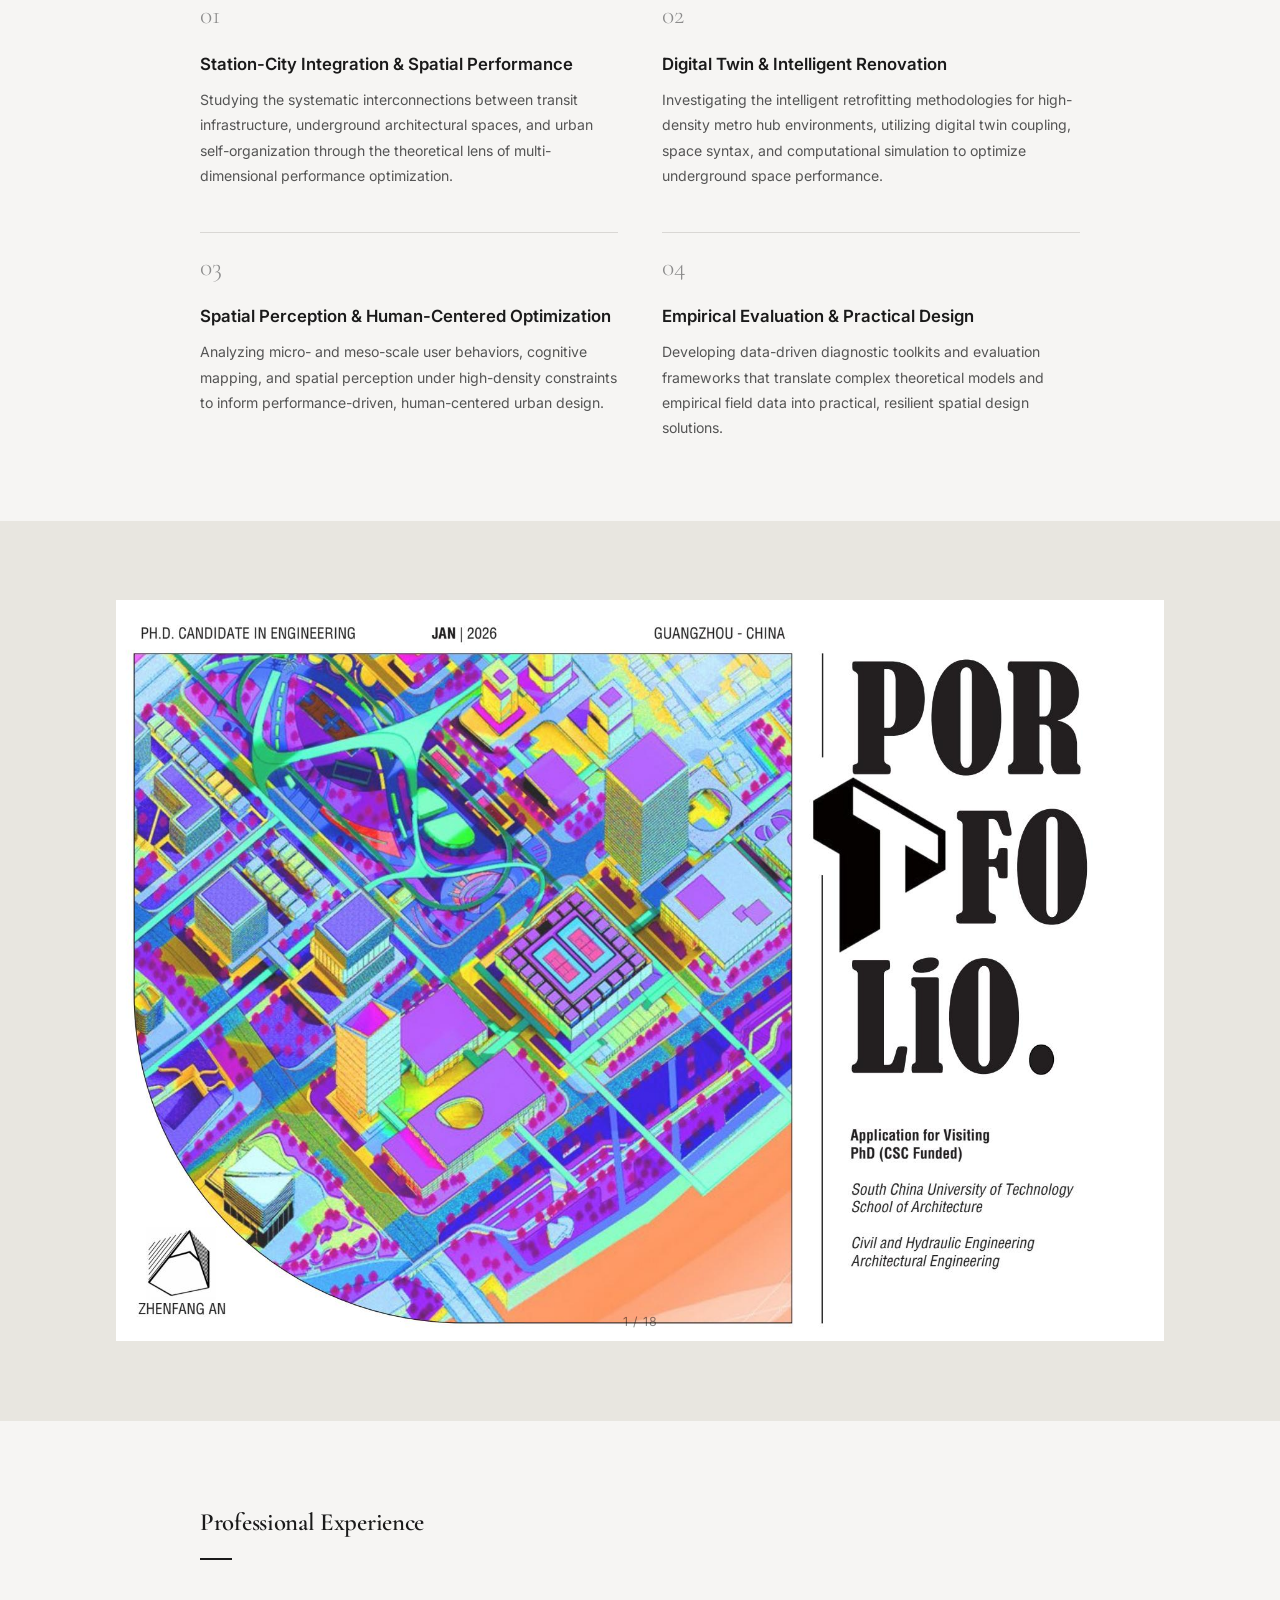
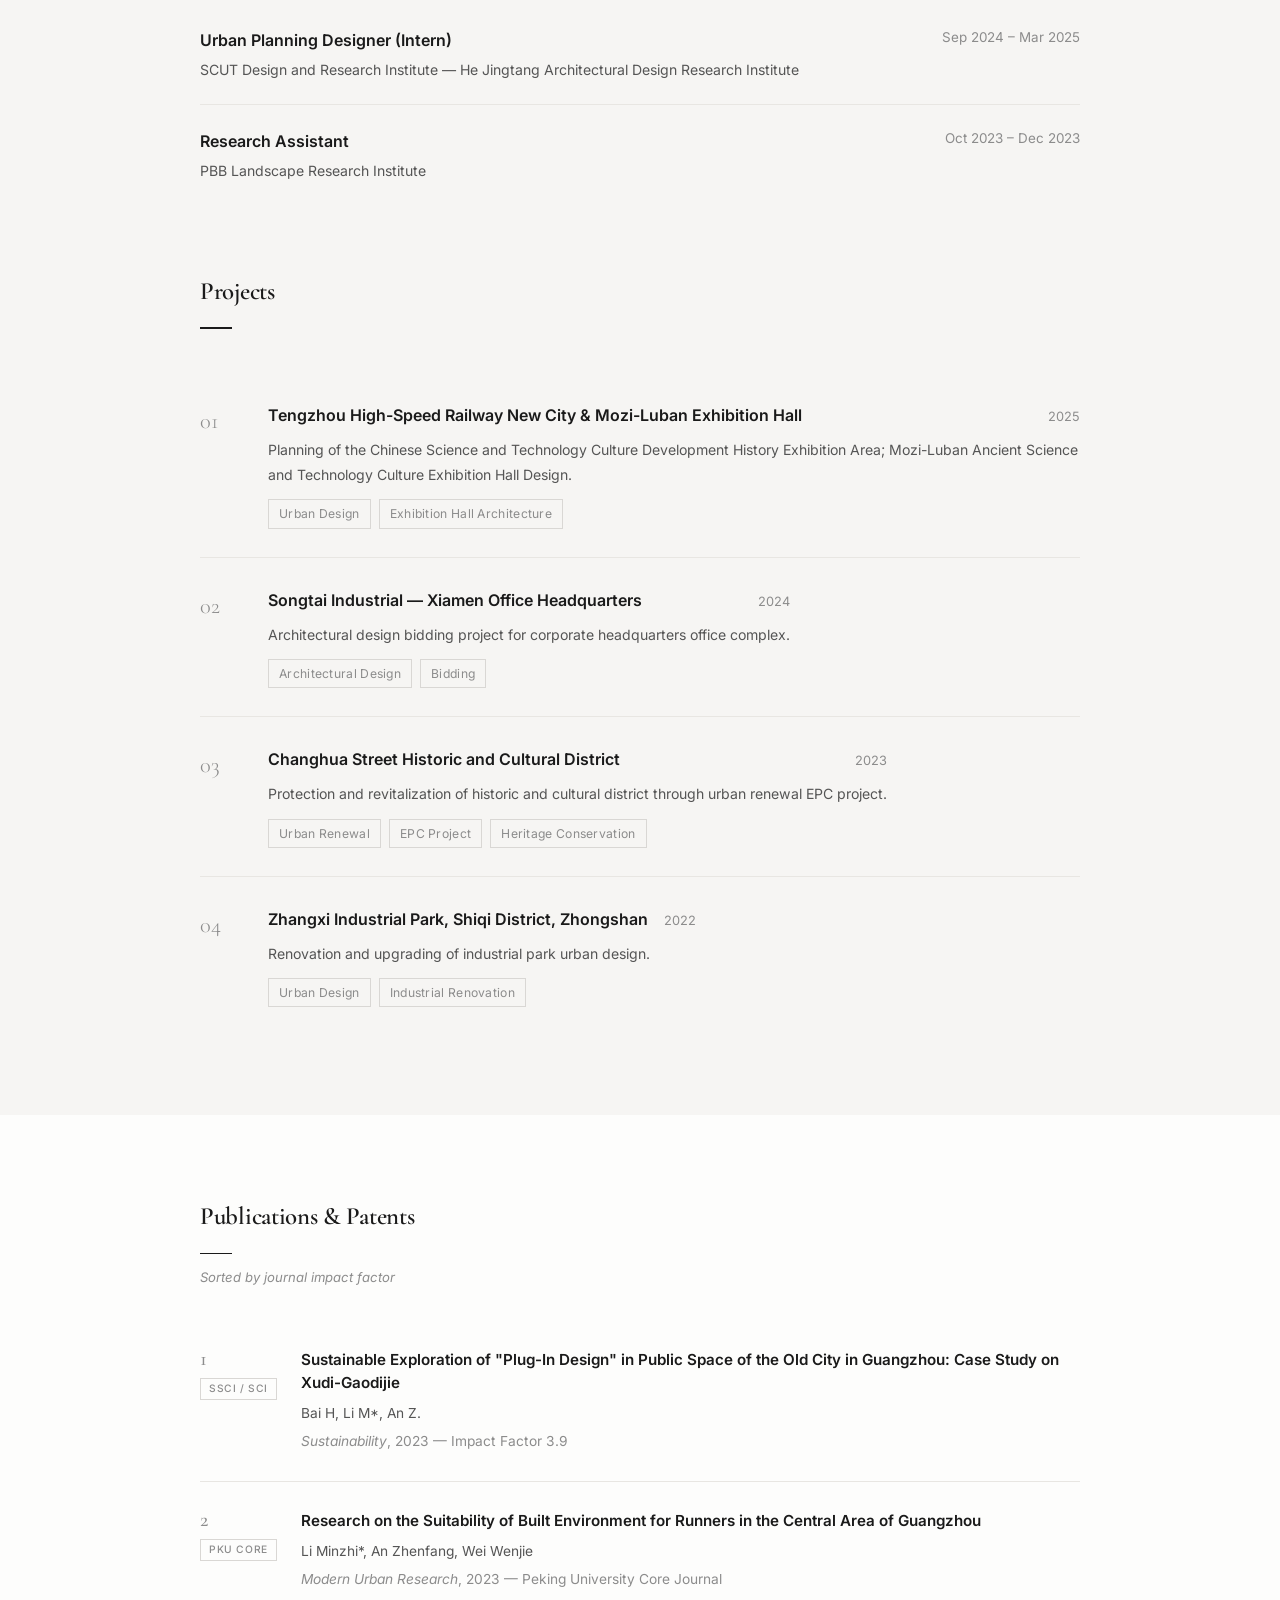
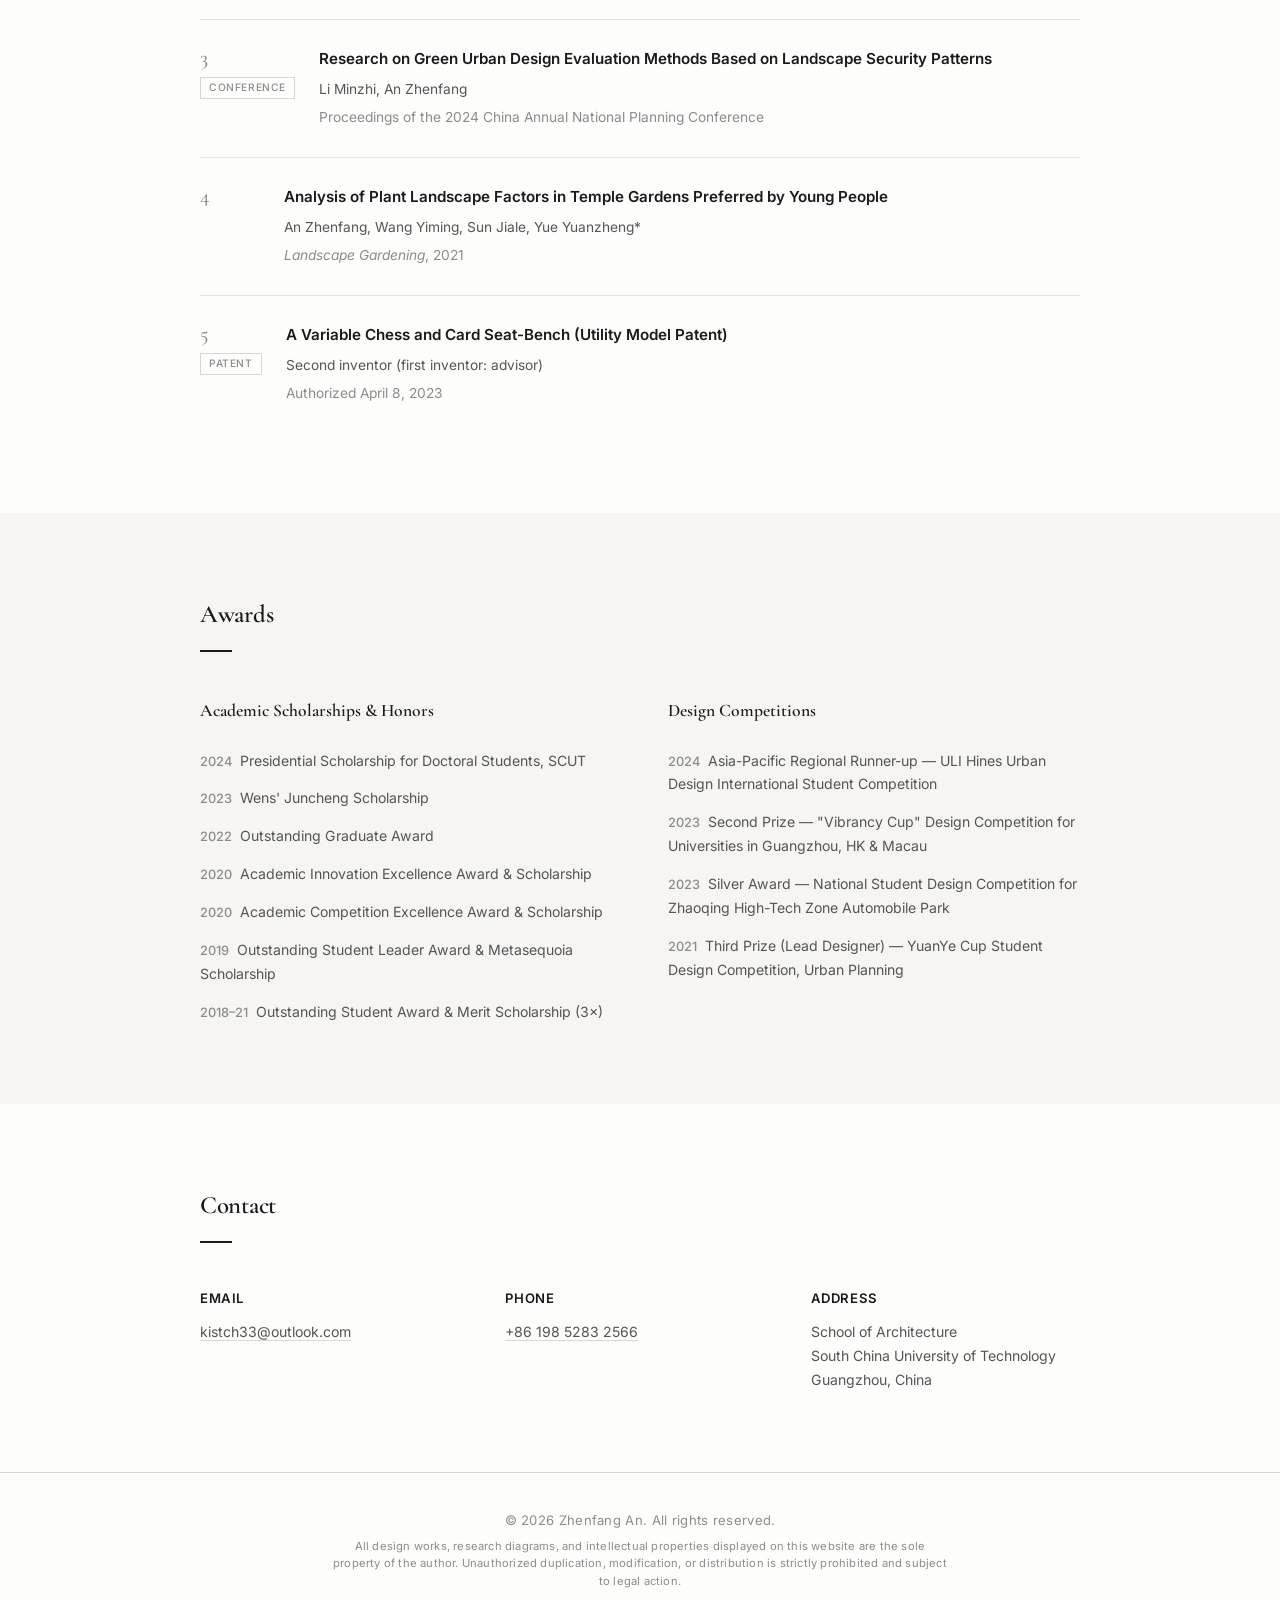
==== commit c5391432: "Add content protection and legal footer - Disable right-click save on all images - Disable text sele" ====
--- a/index.html
+++ b/index.html
@@ -329,7 +329,8 @@
 
   <footer>
     <div class="container">
-      <p>&copy; 2026 Zhenfang An. All rights reserved.</p>
+      <p class="footer-main">&copy; 2026 Zhenfang An. All rights reserved.</p>
+      <p class="footer-legal">All design works, research diagrams, and intellectual properties displayed on this website are the sole property of the author. Unauthorized duplication, modification, or distribution is strictly prohibited and subject to legal action.</p>
     </div>
   </footer>
 
--- a/style.css
+++ b/style.css
@@ -24,6 +24,14 @@
   line-height: 1.75;
   font-size: 15px;
   -webkit-font-smoothing: antialiased;
+  -webkit-user-select: none;
+  user-select: none;
+}
+
+img {
+  -webkit-user-drag: none;
+  -webkit-touch-callout: none;
+  pointer-events: auto;
 }
 
 .container { max-width: 960px; margin: 0 auto; padding: 0 40px; }
@@ -240,7 +248,8 @@
 
 /* ── Footer ── */
 footer { padding: 36px 0; border-top: 1px solid var(--border); background: var(--white); text-align: center; }
-footer p { color: var(--text-muted); font-size: 0.8rem; letter-spacing: 0.3px; }
+.footer-main { color: var(--text-muted); font-size: 0.82rem; letter-spacing: 0.3px; margin-bottom: 6px; }
+.footer-legal { color: var(--text-muted); font-size: 0.7rem; max-width: 620px; margin: 0 auto; line-height: 1.6; letter-spacing: 0.2px; }
 
 /* ── Scroll animations ── */
 .fade-in {
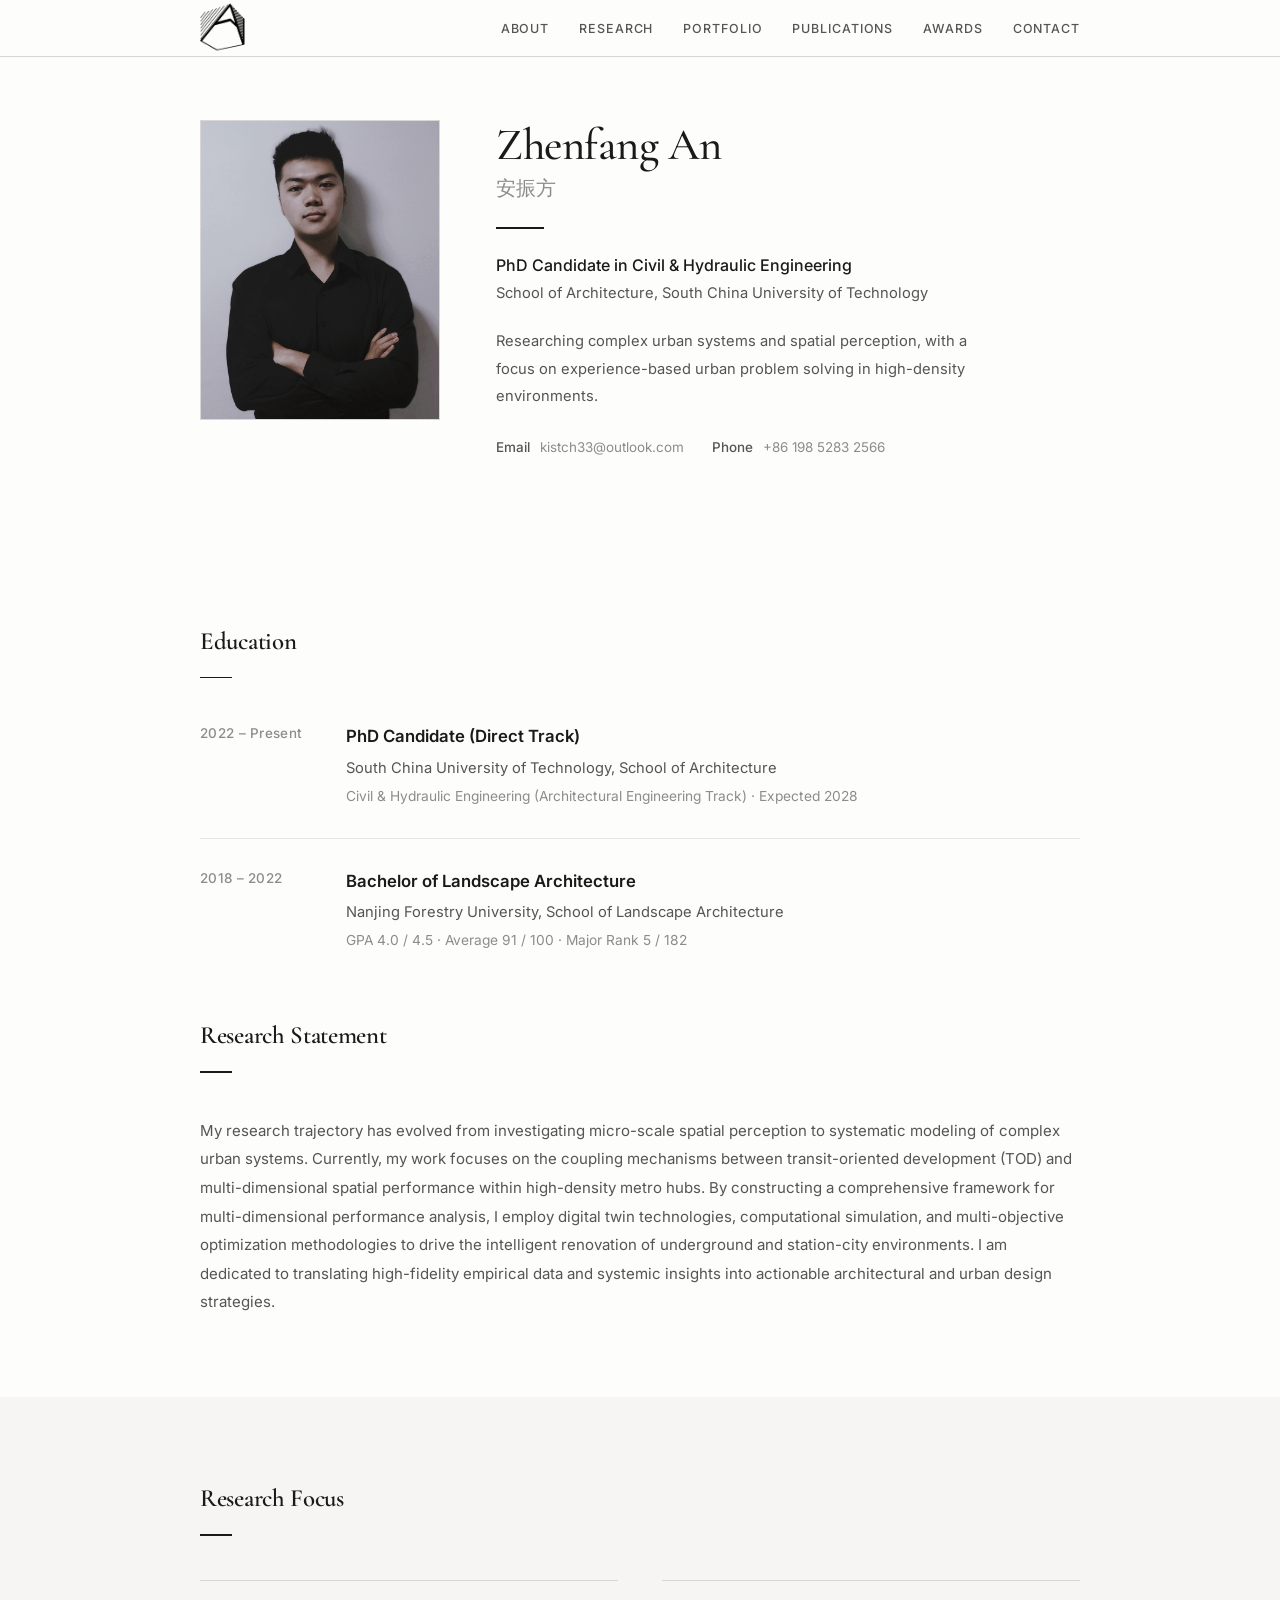
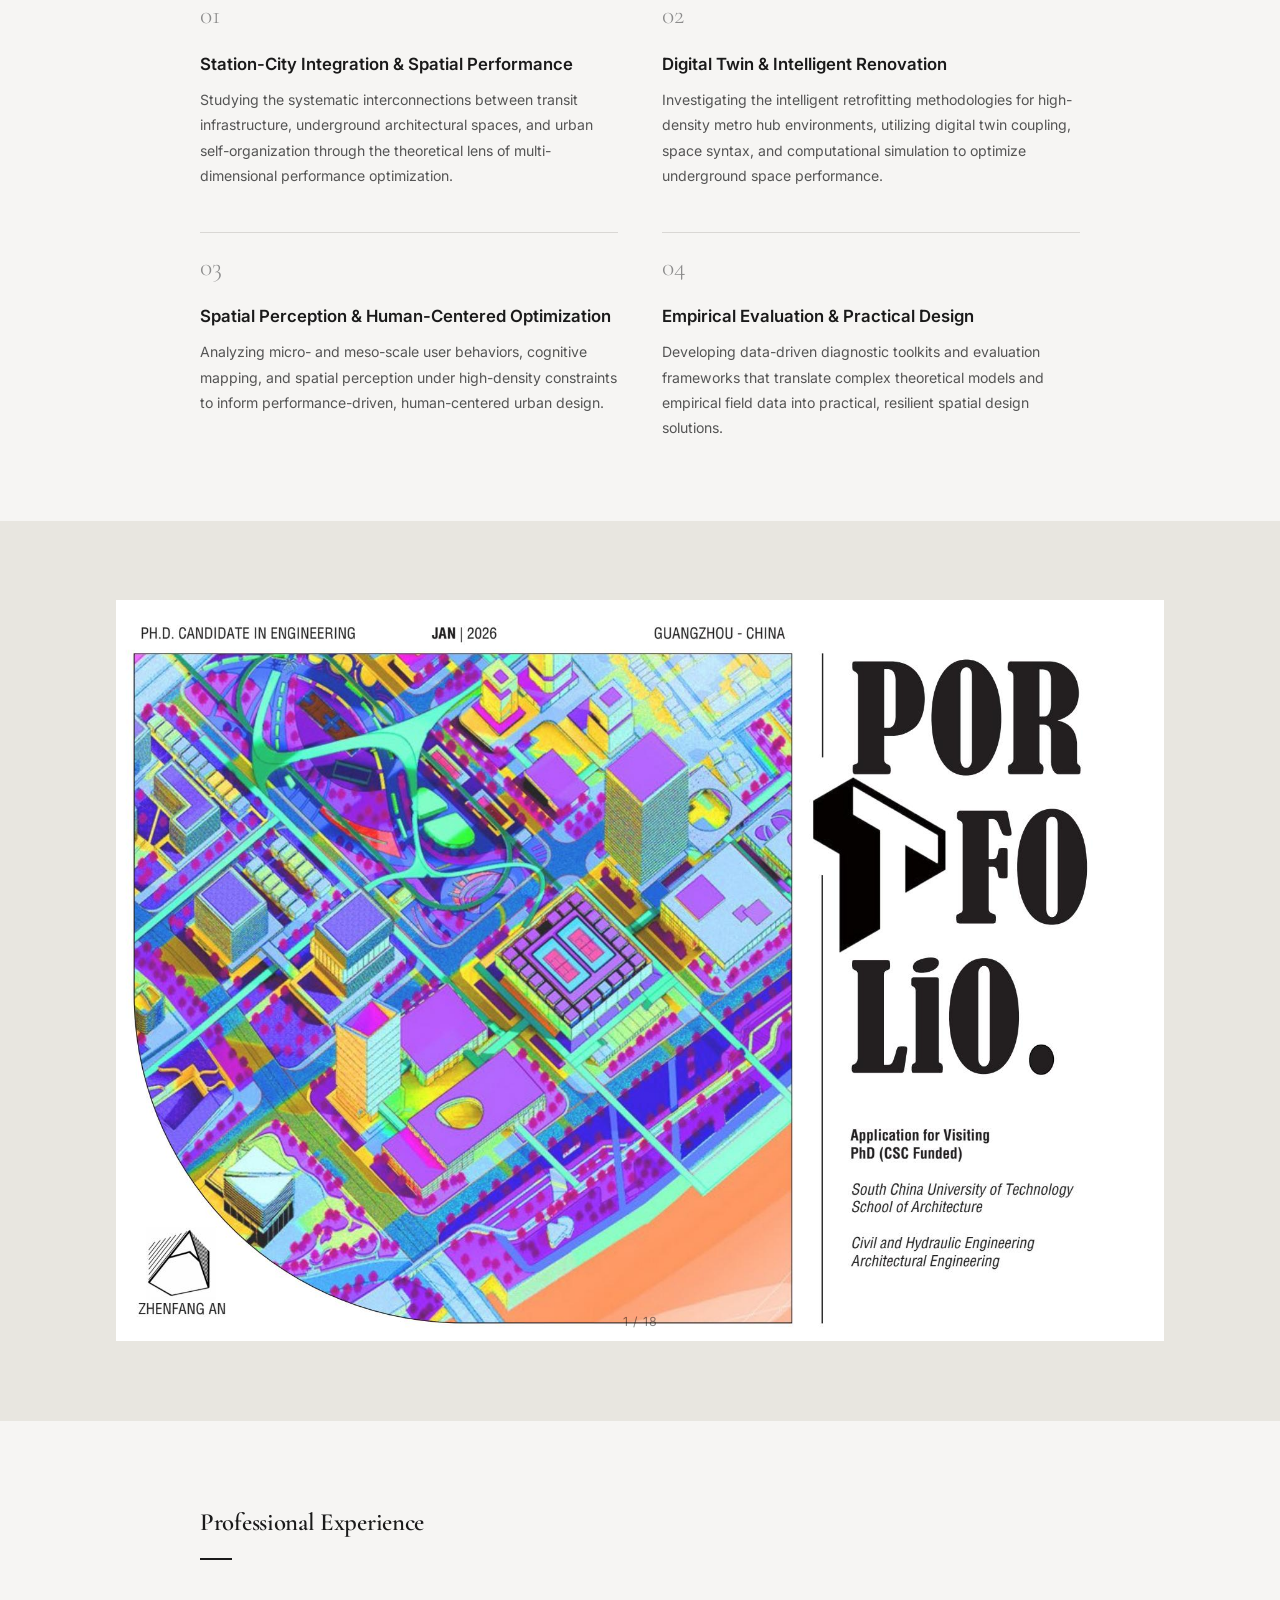
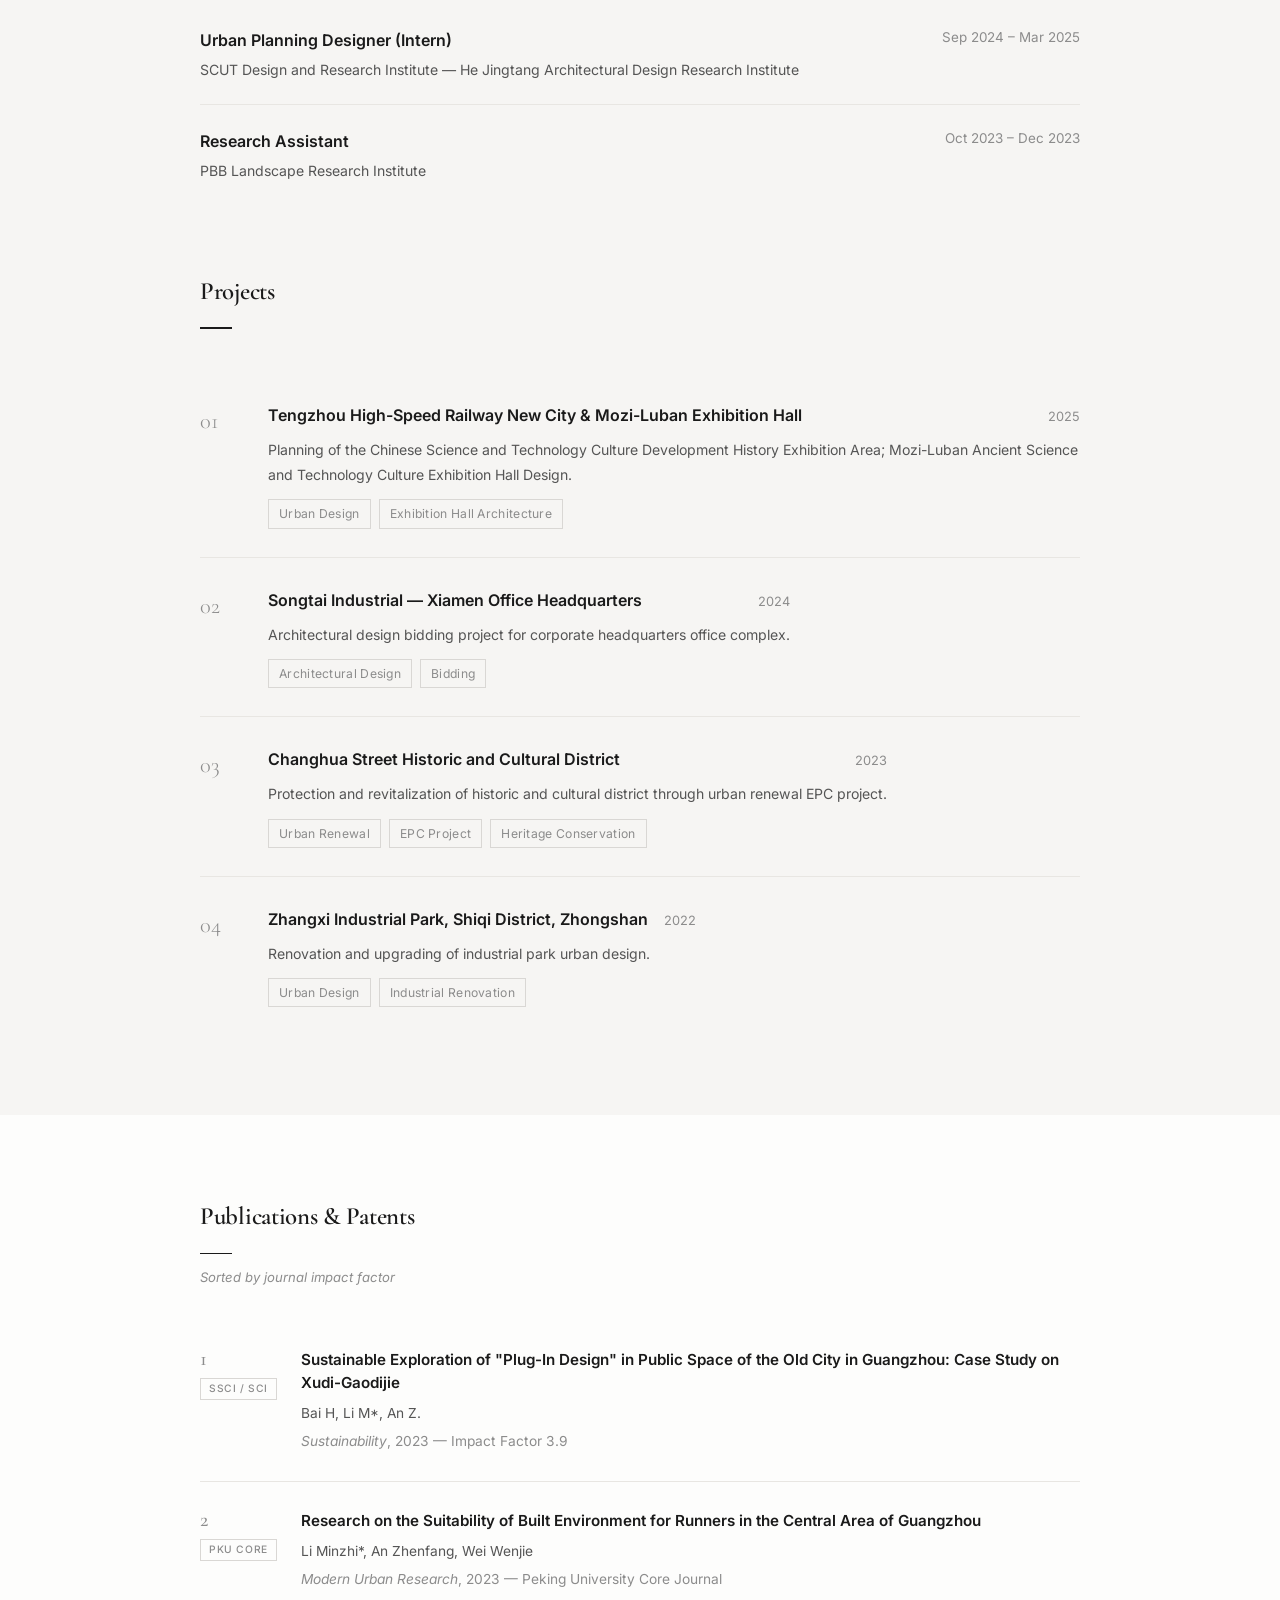
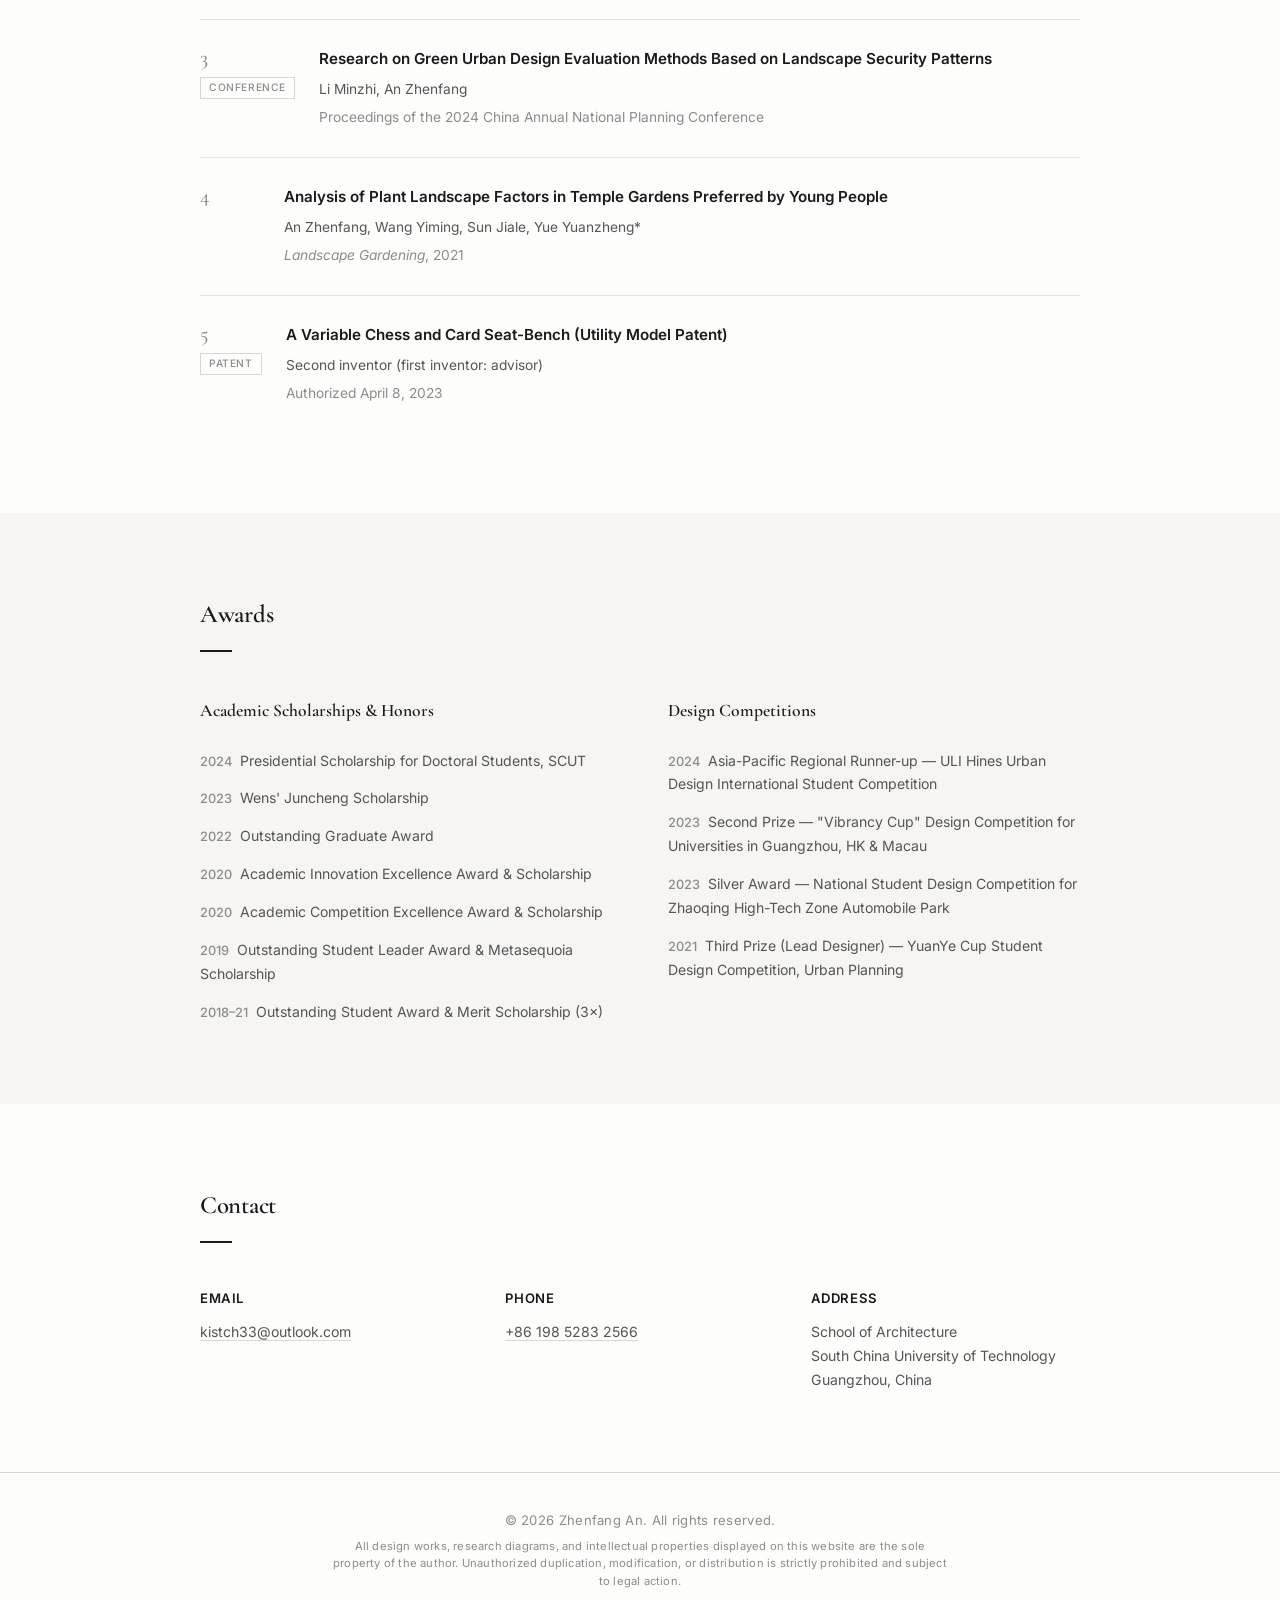
==== commit 4c64763d: "Remove explicit dimension names from Research Statement" ====
--- a/index.html
+++ b/index.html
@@ -3,7 +3,16 @@
 <head>
   <meta charset="UTF-8">
   <meta name="viewport" content="width=device-width, initial-scale=1.0">
-  <title>Zhenfang An | PhD Candidate — SCUT</title>
+  <title>Zhenfang An | PhD Candidate — South China University of Technology</title>
+  <meta name="description" content="Zhenfang An (安振方) — PhD Candidate in Civil & Hydraulic Engineering at South China University of Technology. Research on station-city integration, digital twin, spatial perception, and urban design optimization in high-density metro hubs.">
+  <meta name="keywords" content="Zhenfang An, 安振方, PhD Candidate, SCUT, South China University of Technology, Architecture, Urban Design, Digital Twin, Station-City Integration, Spatial Performance, TOD, Computational Simulation">
+  <meta name="author" content="Zhenfang An">
+  <meta name="robots" content="index, follow">
+  <link rel="canonical" href="https://zhenfangan.github.io/">
+  <meta property="og:title" content="Zhenfang An | PhD Candidate — SCUT">
+  <meta property="og:description" content="PhD Candidate researching station-city integration, digital twin technologies, and spatial performance optimization in high-density metro hubs.">
+  <meta property="og:type" content="website">
+  <meta property="og:url" content="https://zhenfangan.github.io/">
   <link rel="stylesheet" href="style.css">
   <link rel="preconnect" href="https://fonts.googleapis.com">
   <link rel="preconnect" href="https://fonts.gstatic.com" crossorigin>
@@ -79,7 +88,7 @@
         <h2 class="section-title">Research Statement</h2>
         <div class="divider"></div>
         <div class="research-statement">
-          <p>My research trajectory has evolved from investigating micro-scale spatial perception to systematic modeling of complex urban systems. Currently, my work focuses on the coupling mechanisms between transit-oriented development (TOD) and multi-dimensional spatial performance within high-density metro hubs. By constructing a comprehensive framework analyzing efficiency, spatial vitality, and urban resilience, I employ digital twin technologies, computational simulation, and multi-objective optimization methodologies to drive the intelligent renovation of underground and station-city environments. I am dedicated to translating high-fidelity empirical data and systemic insights into actionable architectural and urban design strategies.</p>
+          <p>My research trajectory has evolved from investigating micro-scale spatial perception to systematic modeling of complex urban systems. Currently, my work focuses on the coupling mechanisms between transit-oriented development (TOD) and multi-dimensional spatial performance within high-density metro hubs. By constructing a comprehensive framework for multi-dimensional performance analysis, I employ digital twin technologies, computational simulation, and multi-objective optimization methodologies to drive the intelligent renovation of underground and station-city environments. I am dedicated to translating high-fidelity empirical data and systemic insights into actionable architectural and urban design strategies.</p>
         </div>
       </div>
     </section>
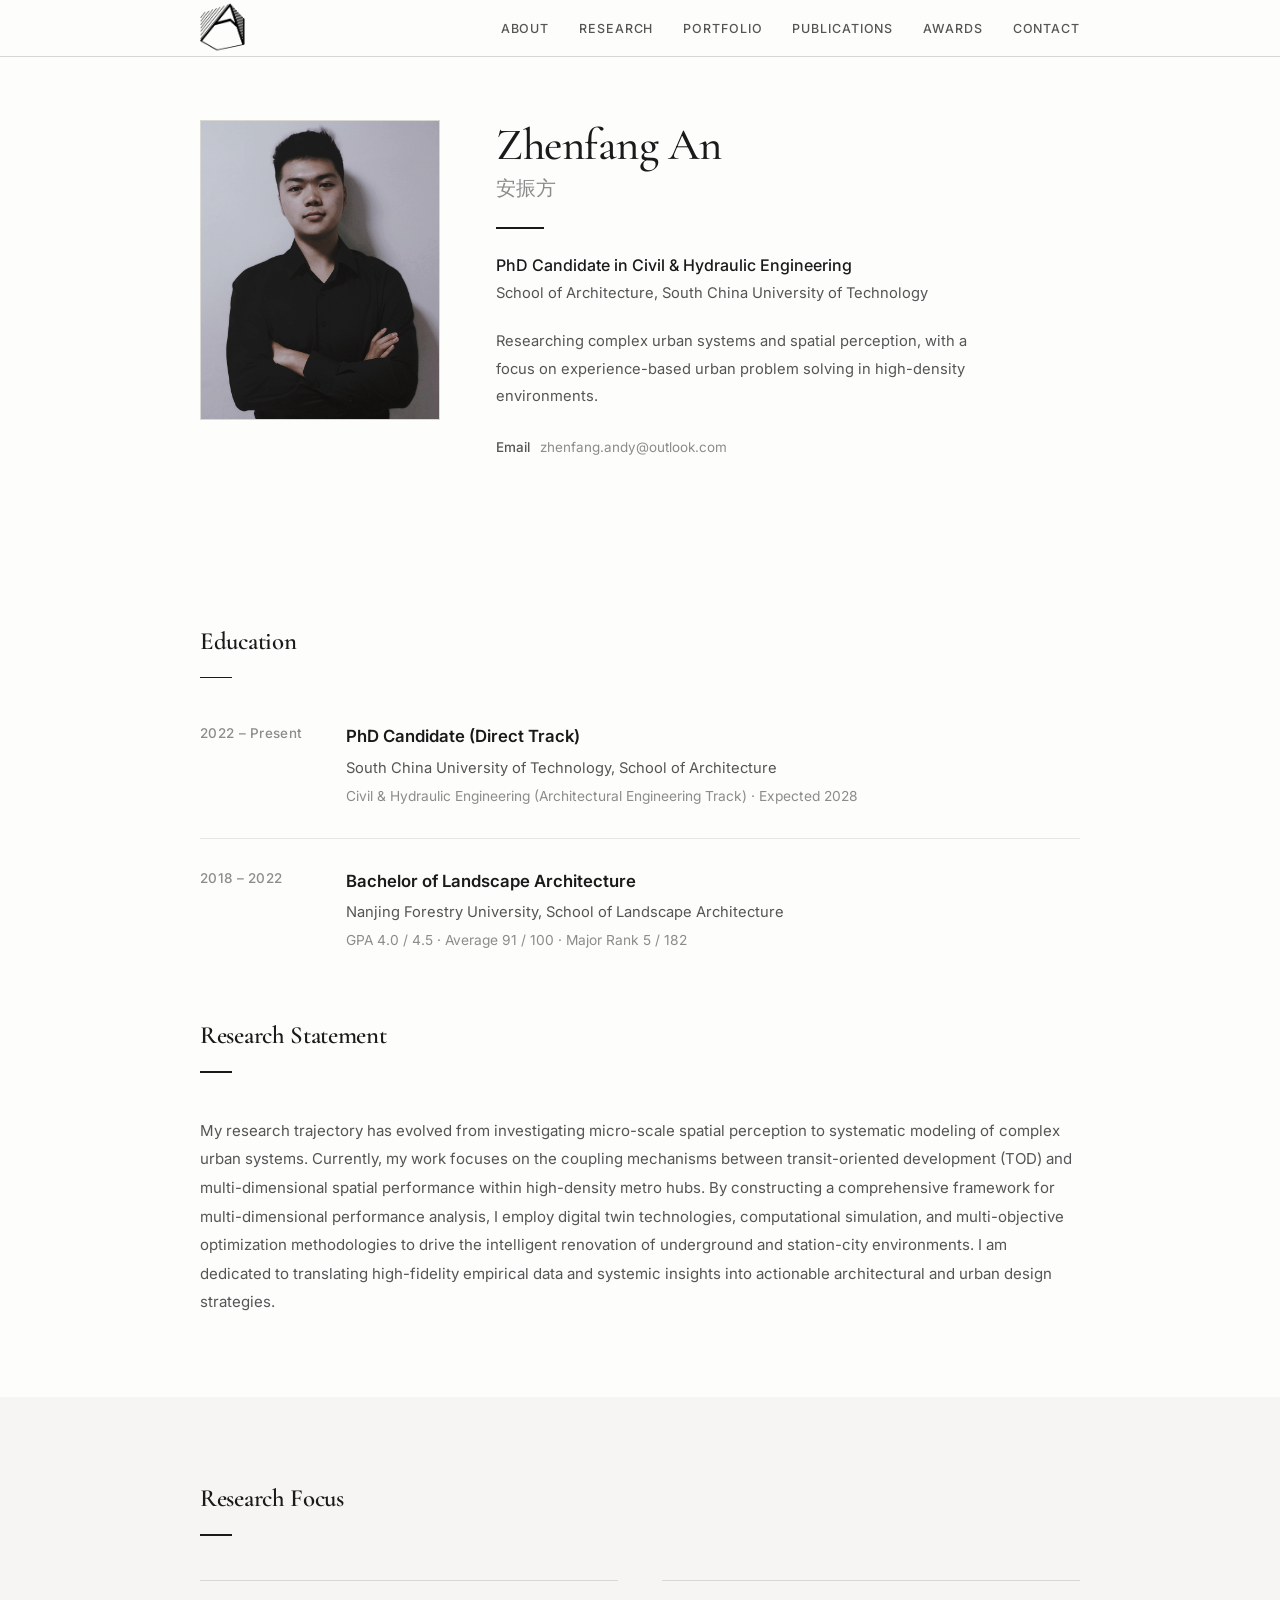
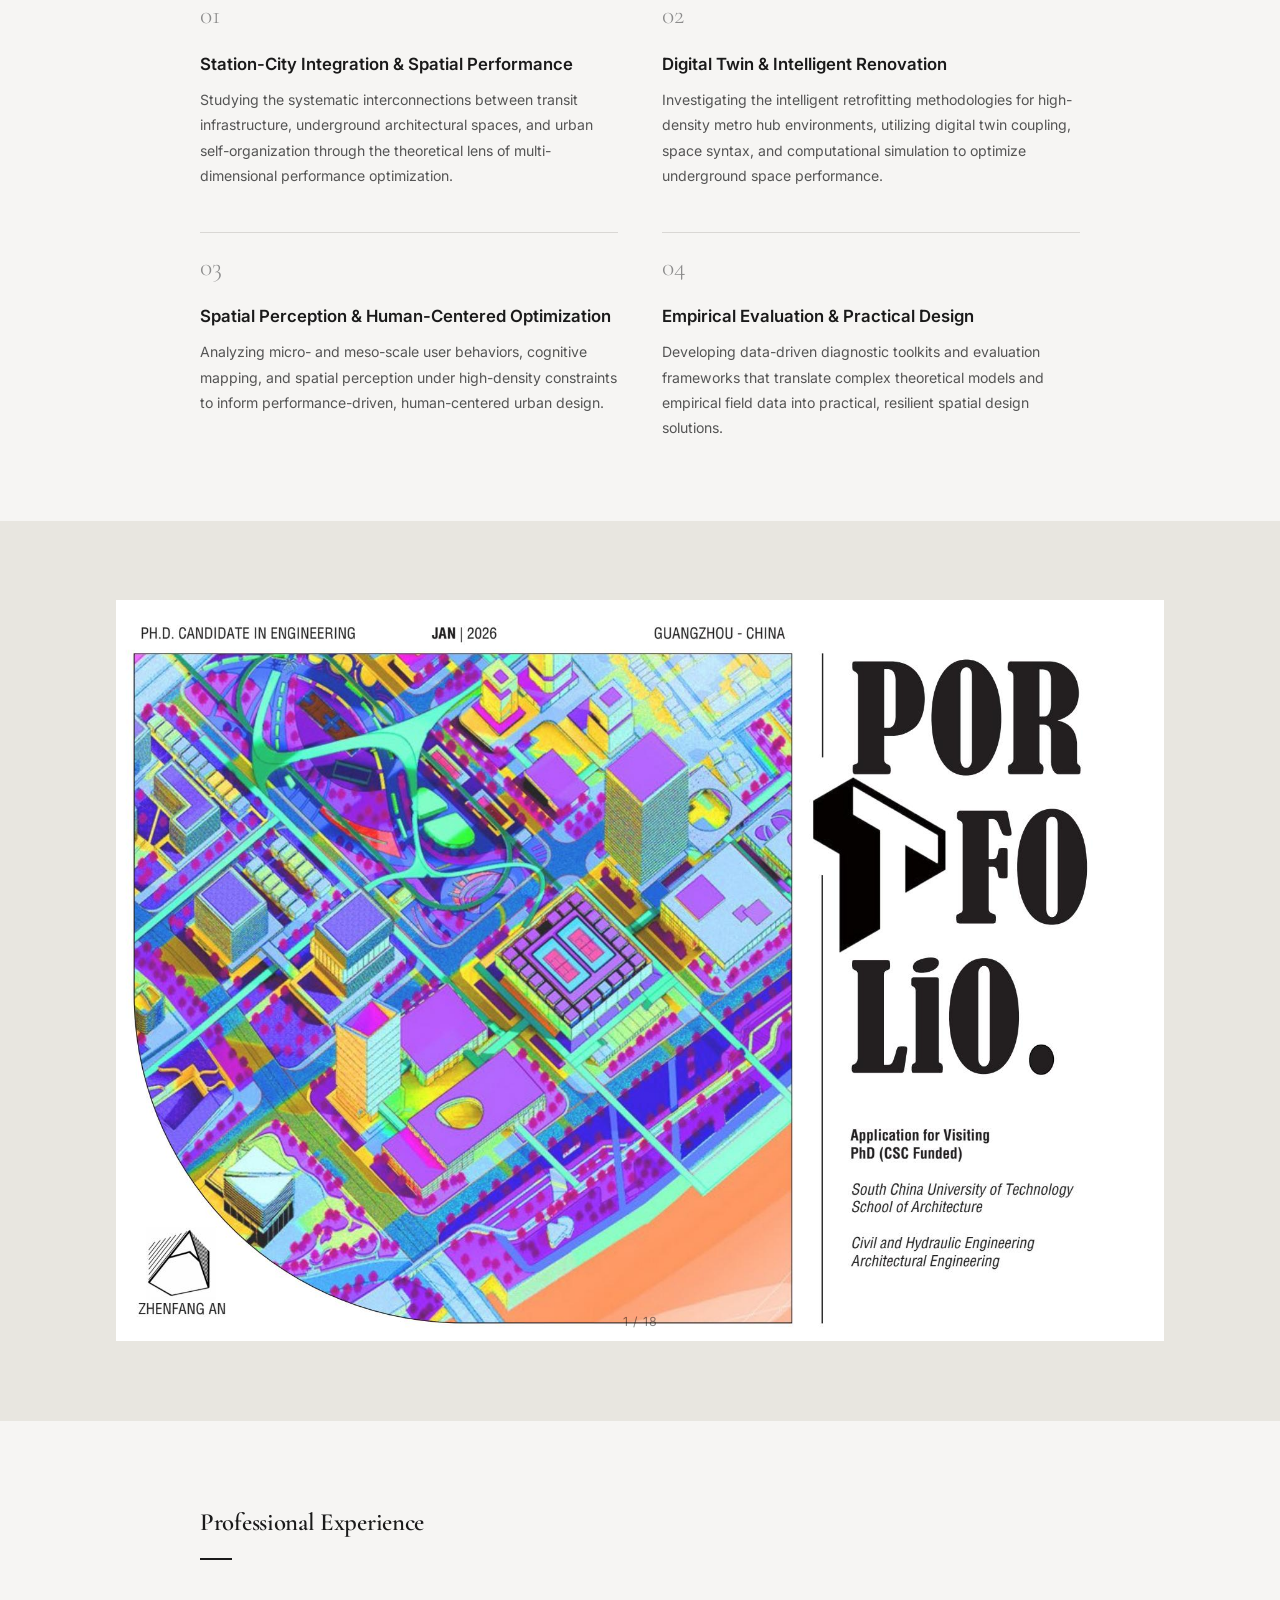
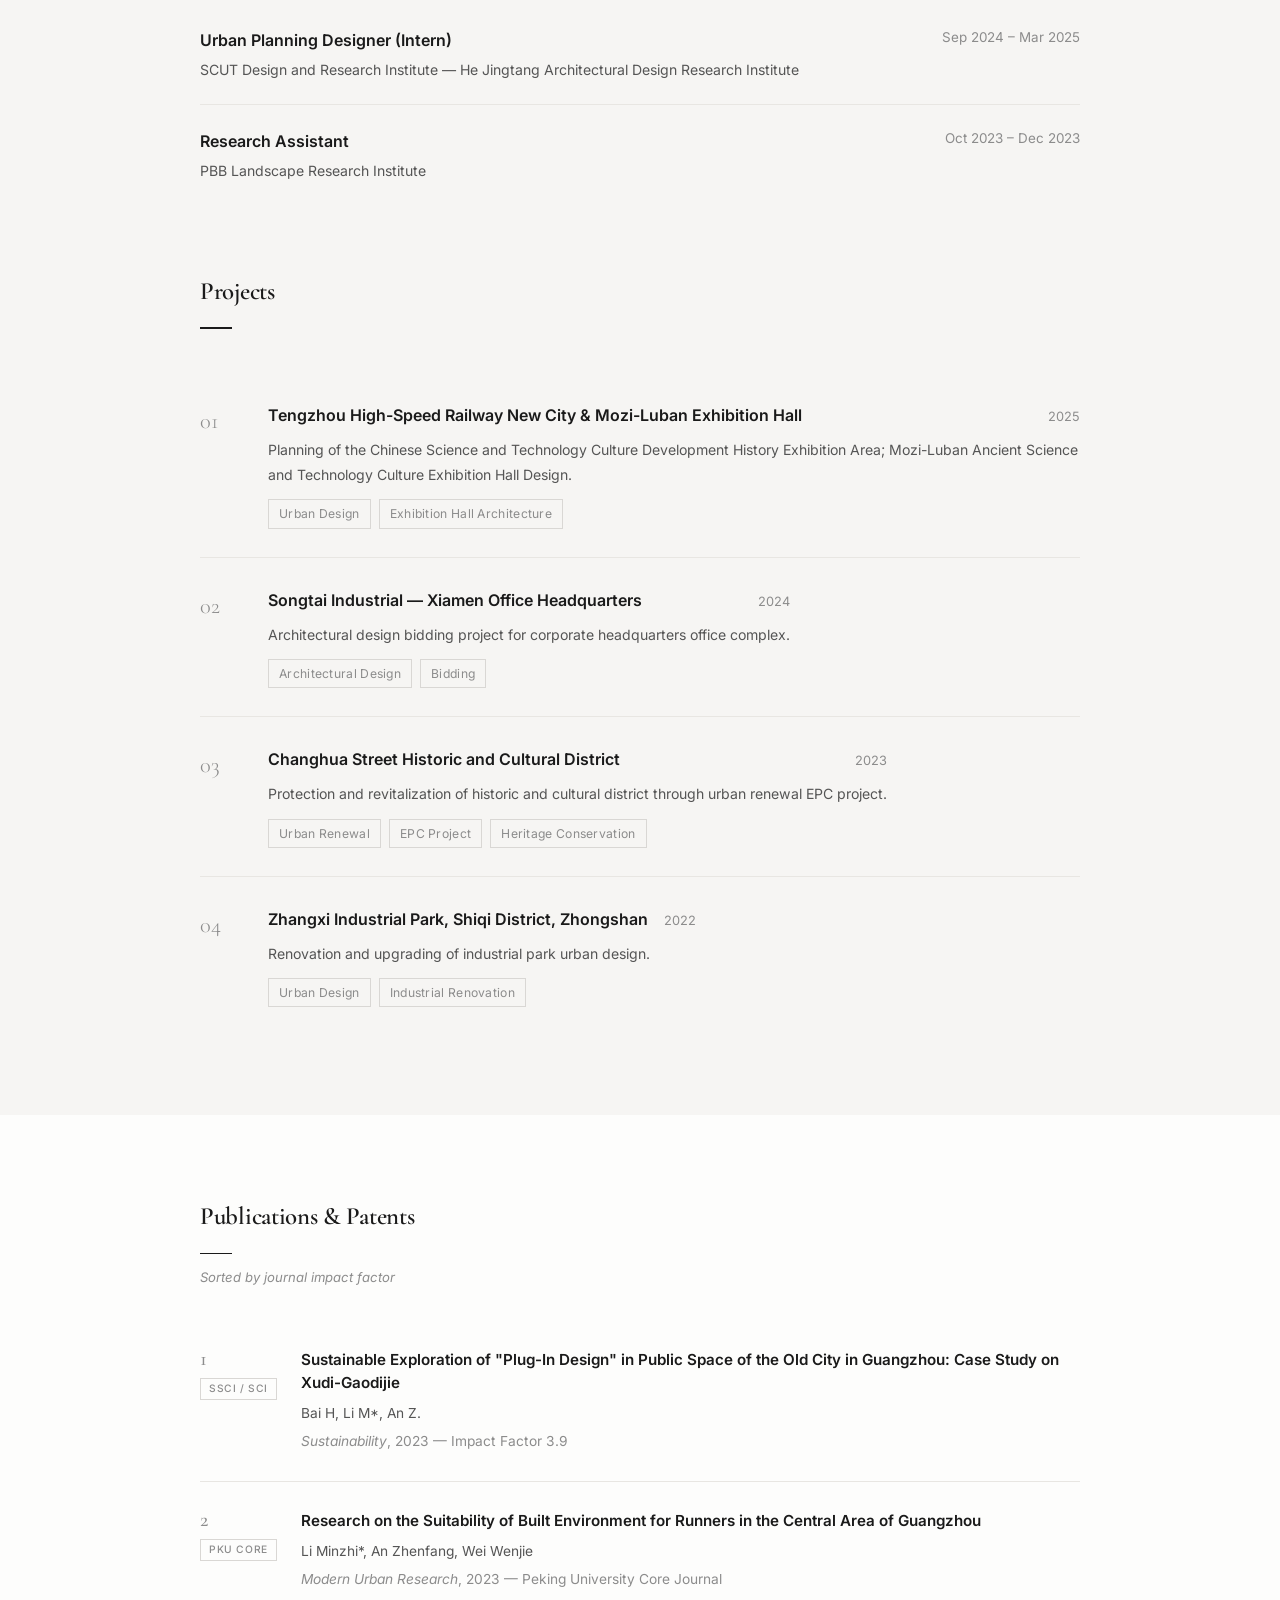
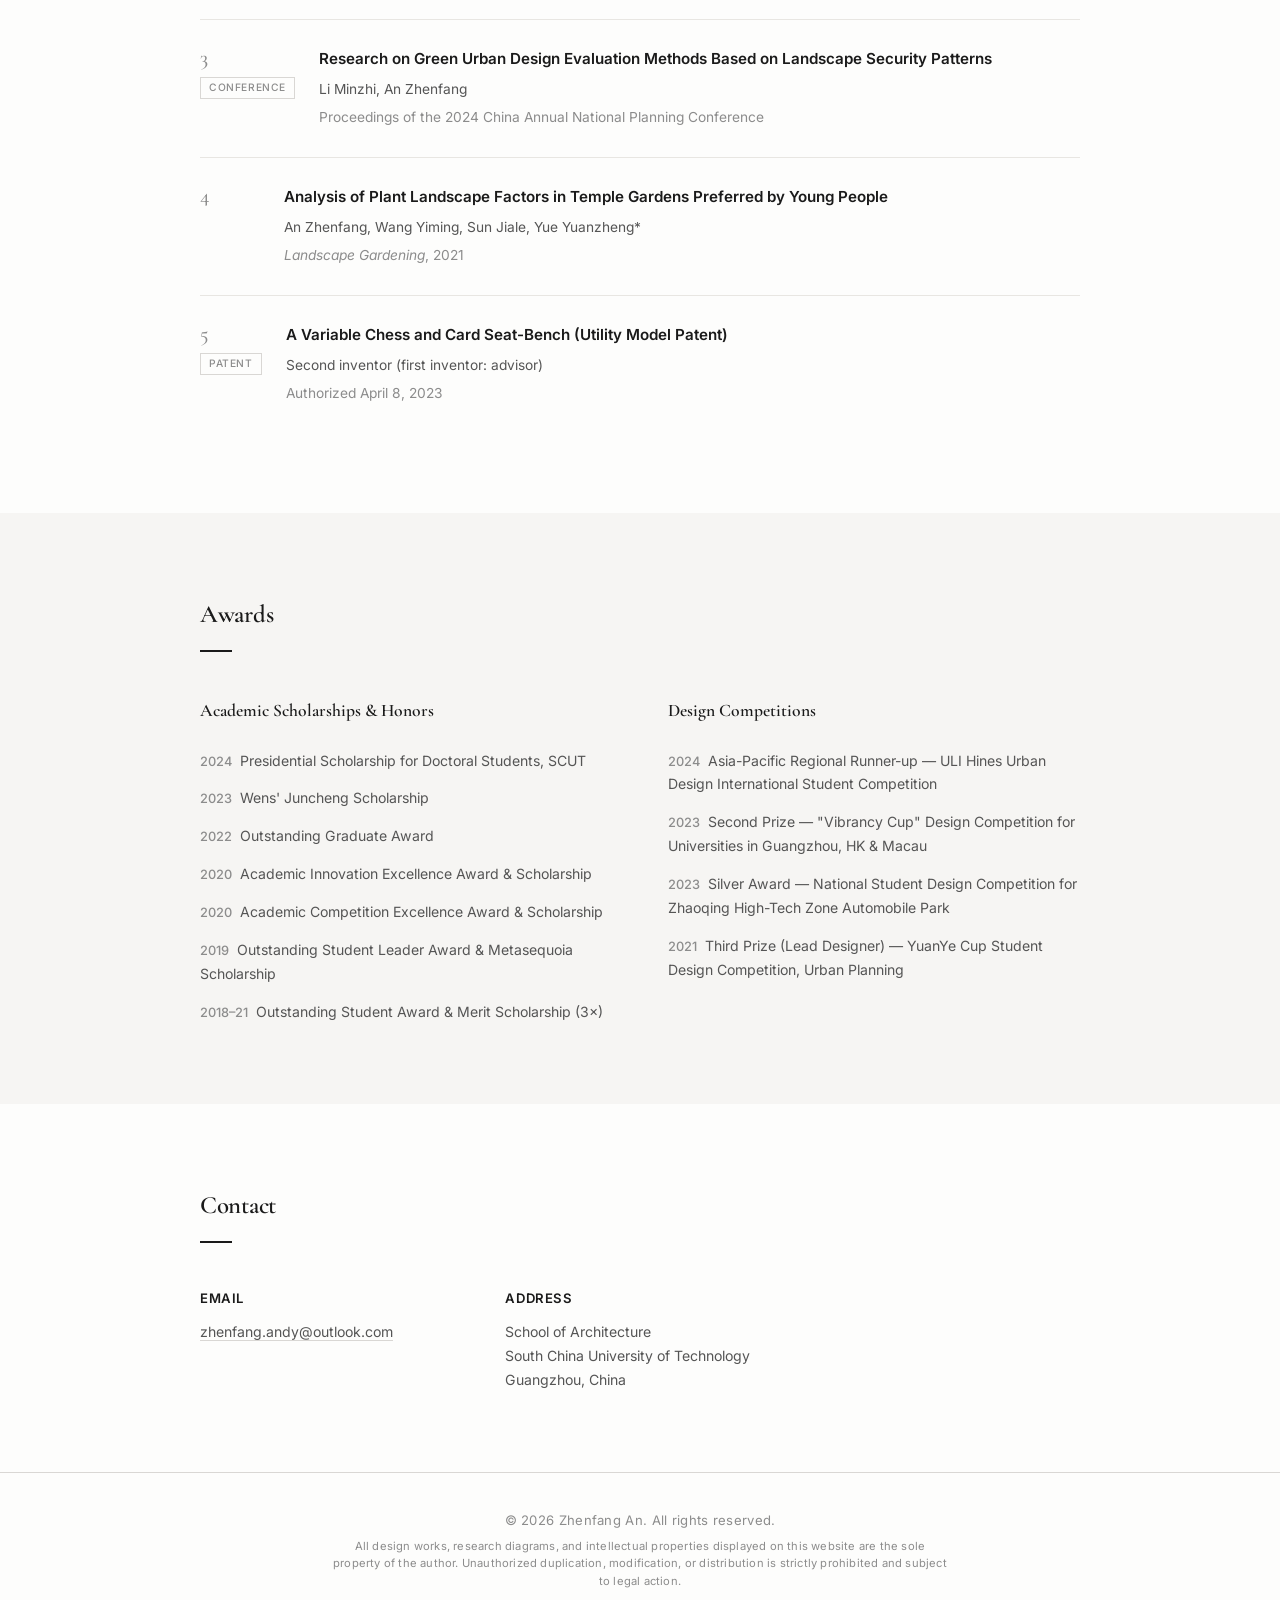
==== commit d63c6bfc: "Remove phone, update email for privacy - Remove phone number from hero and contact - Change email to" ====
--- a/index.html
+++ b/index.html
@@ -54,8 +54,7 @@
           Researching complex urban systems and spatial perception, with a focus on experience-based urban problem solving in high-density environments.
         </p>
         <div class="hero-meta">
-          <span><strong>Email</strong> kistch33@outlook.com</span>
-          <span><strong>Phone</strong> +86 198 5283 2566</span>
+          <span><strong>Email</strong> zhenfang.andy@outlook.com</span>
         </div>
       </div>
     </div>
@@ -321,11 +320,7 @@
         <div class="contact-info">
           <div class="contact-item">
             <strong>Email</strong>
-            <a href="mailto:kistch33@outlook.com">kistch33@outlook.com</a>
-          </div>
-          <div class="contact-item">
-            <strong>Phone</strong>
-            <a href="tel:+8619852832566">+86 198 5283 2566</a>
+            <a href="mailto:zhenfang.andy@outlook.com">zhenfang.andy@outlook.com</a>
           </div>
           <div class="contact-item">
             <strong>Address</strong>
--- a/style.css
+++ b/style.css
@@ -240,7 +240,7 @@
 
 /* ── Contact ── */
 .contact-info { display: grid; grid-template-columns: repeat(3, 1fr); gap: 36px; }
-.contact-item { font-size: 0.88rem; }
+.contact-item { font-size: 0.88rem; -webkit-user-select: text; user-select: text; }
 .contact-item strong { display: block; font-weight: 600; margin-bottom: 10px; font-size: 0.82rem; letter-spacing: 0.6px; text-transform: uppercase; }
 .contact-item a { color: var(--text-secondary); text-decoration: none; border-bottom: 1px solid var(--border); transition: border-color 0.2s; }
 .contact-item a:hover { border-color: var(--text); }
